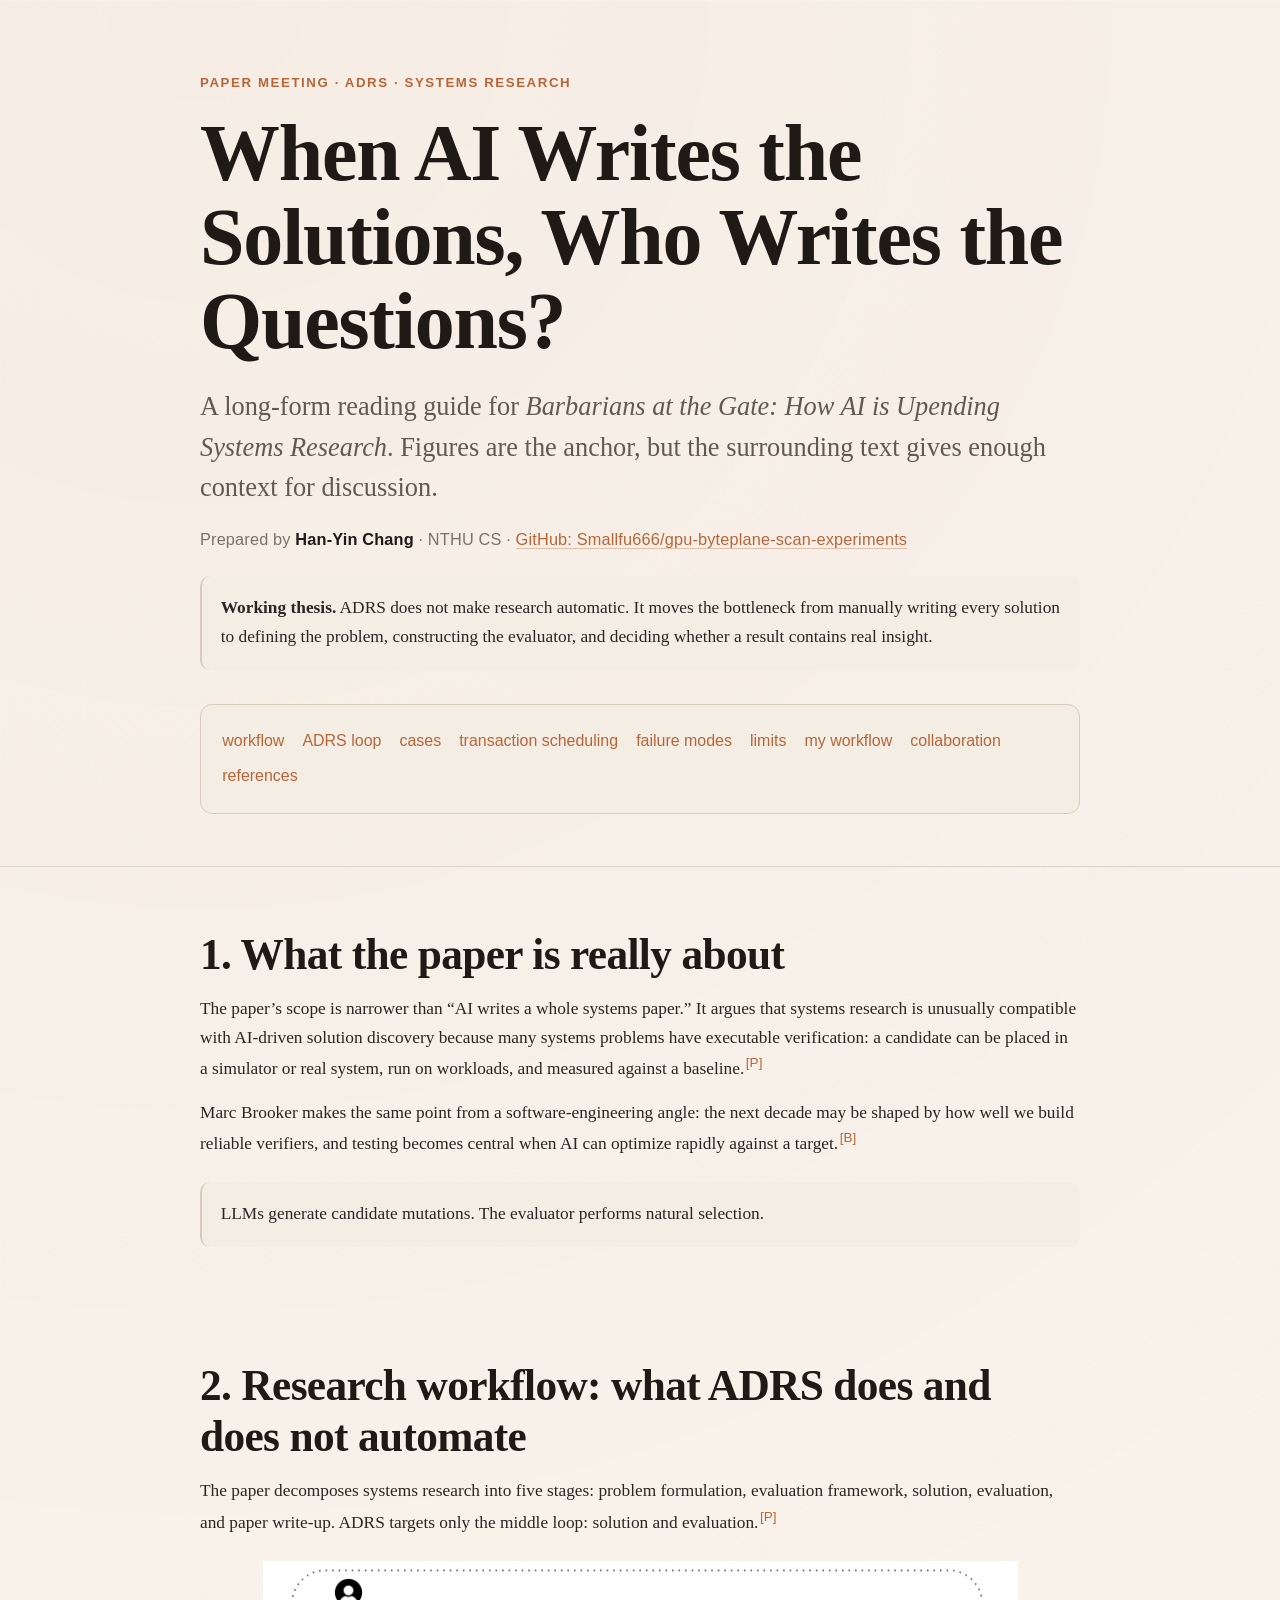
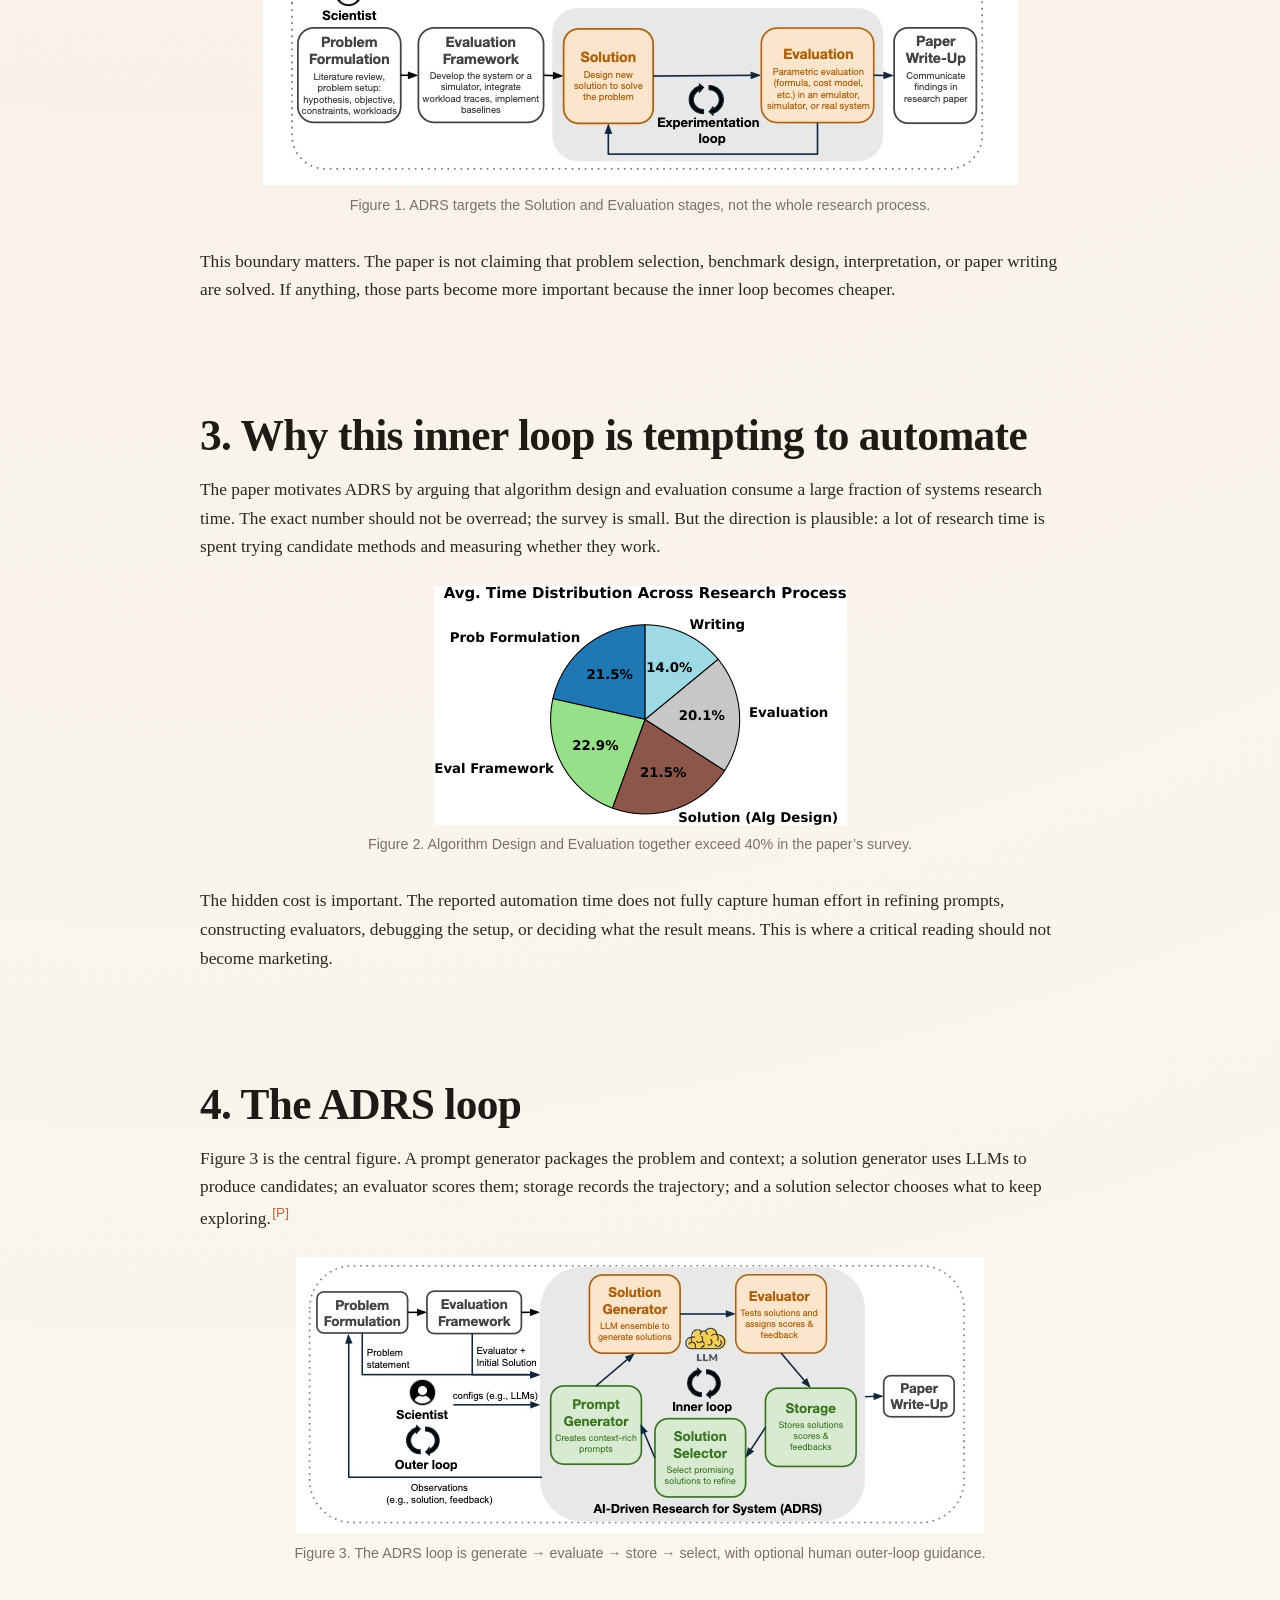
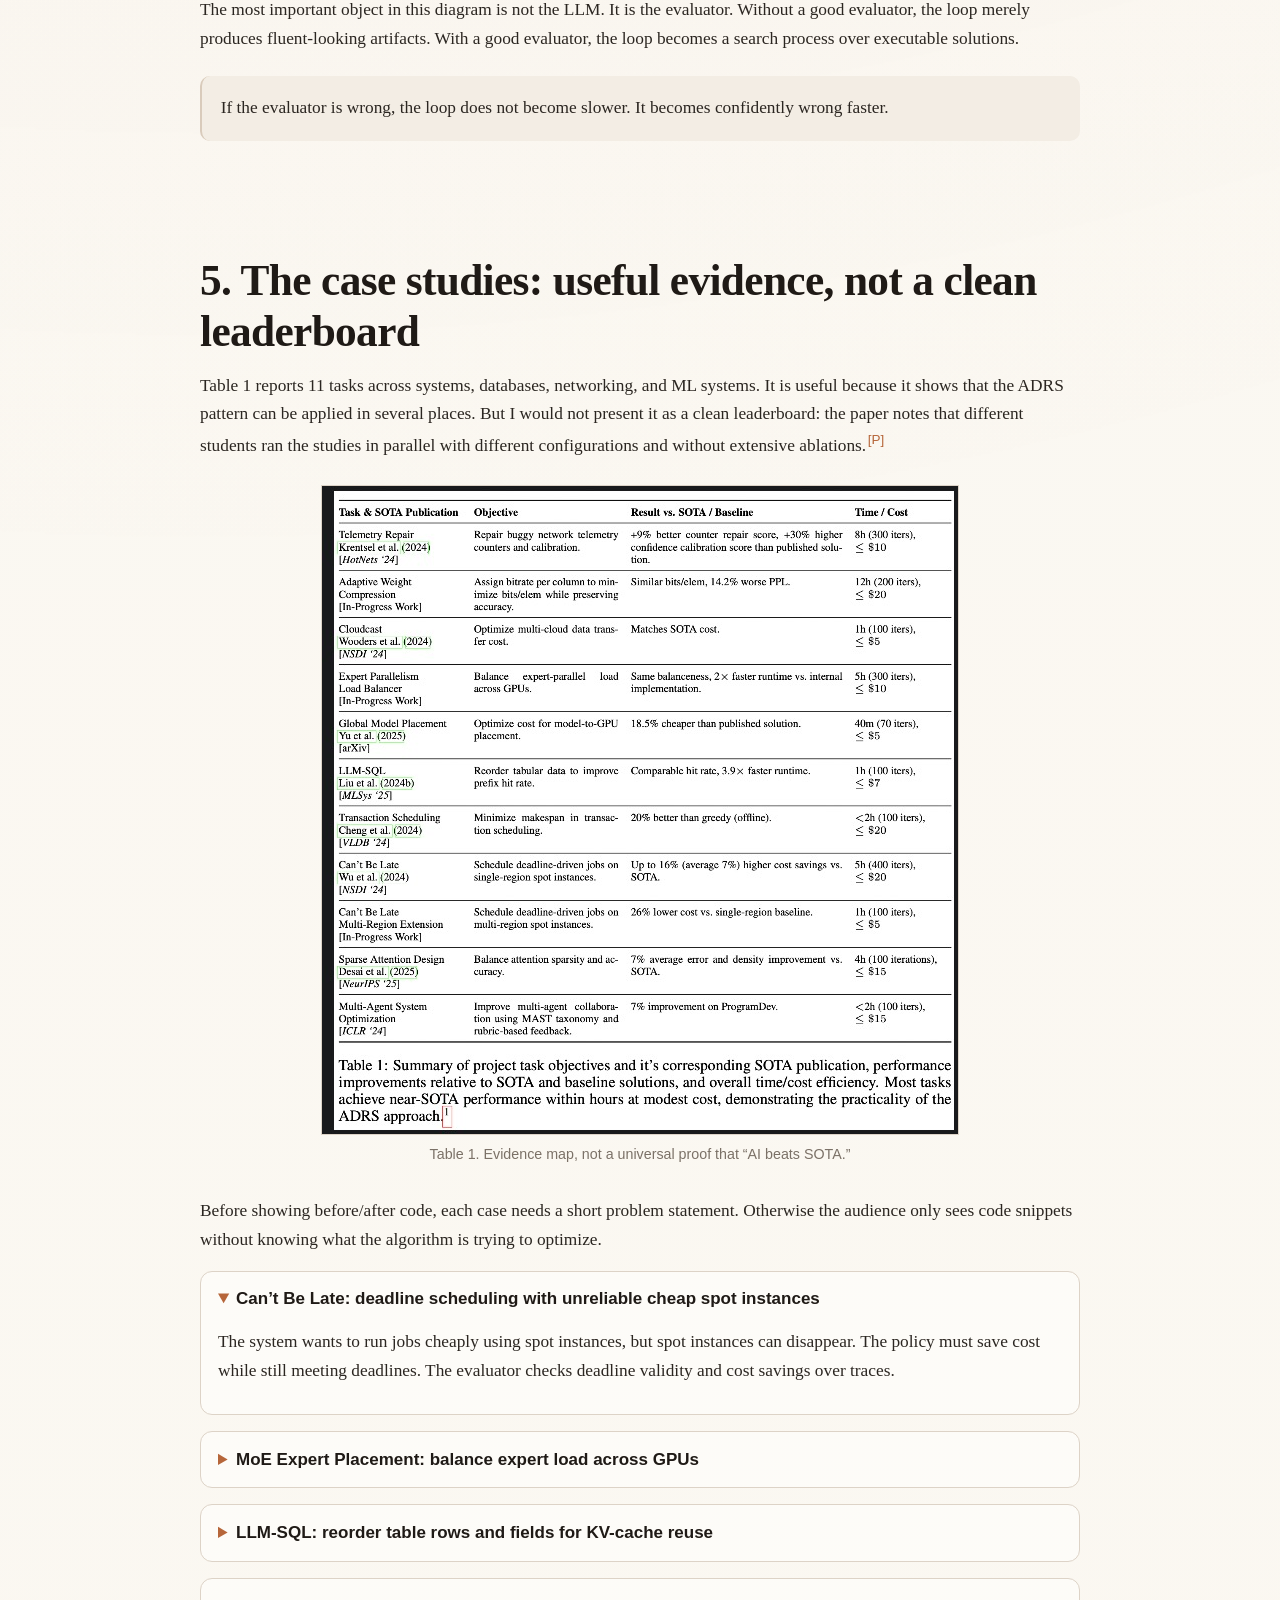
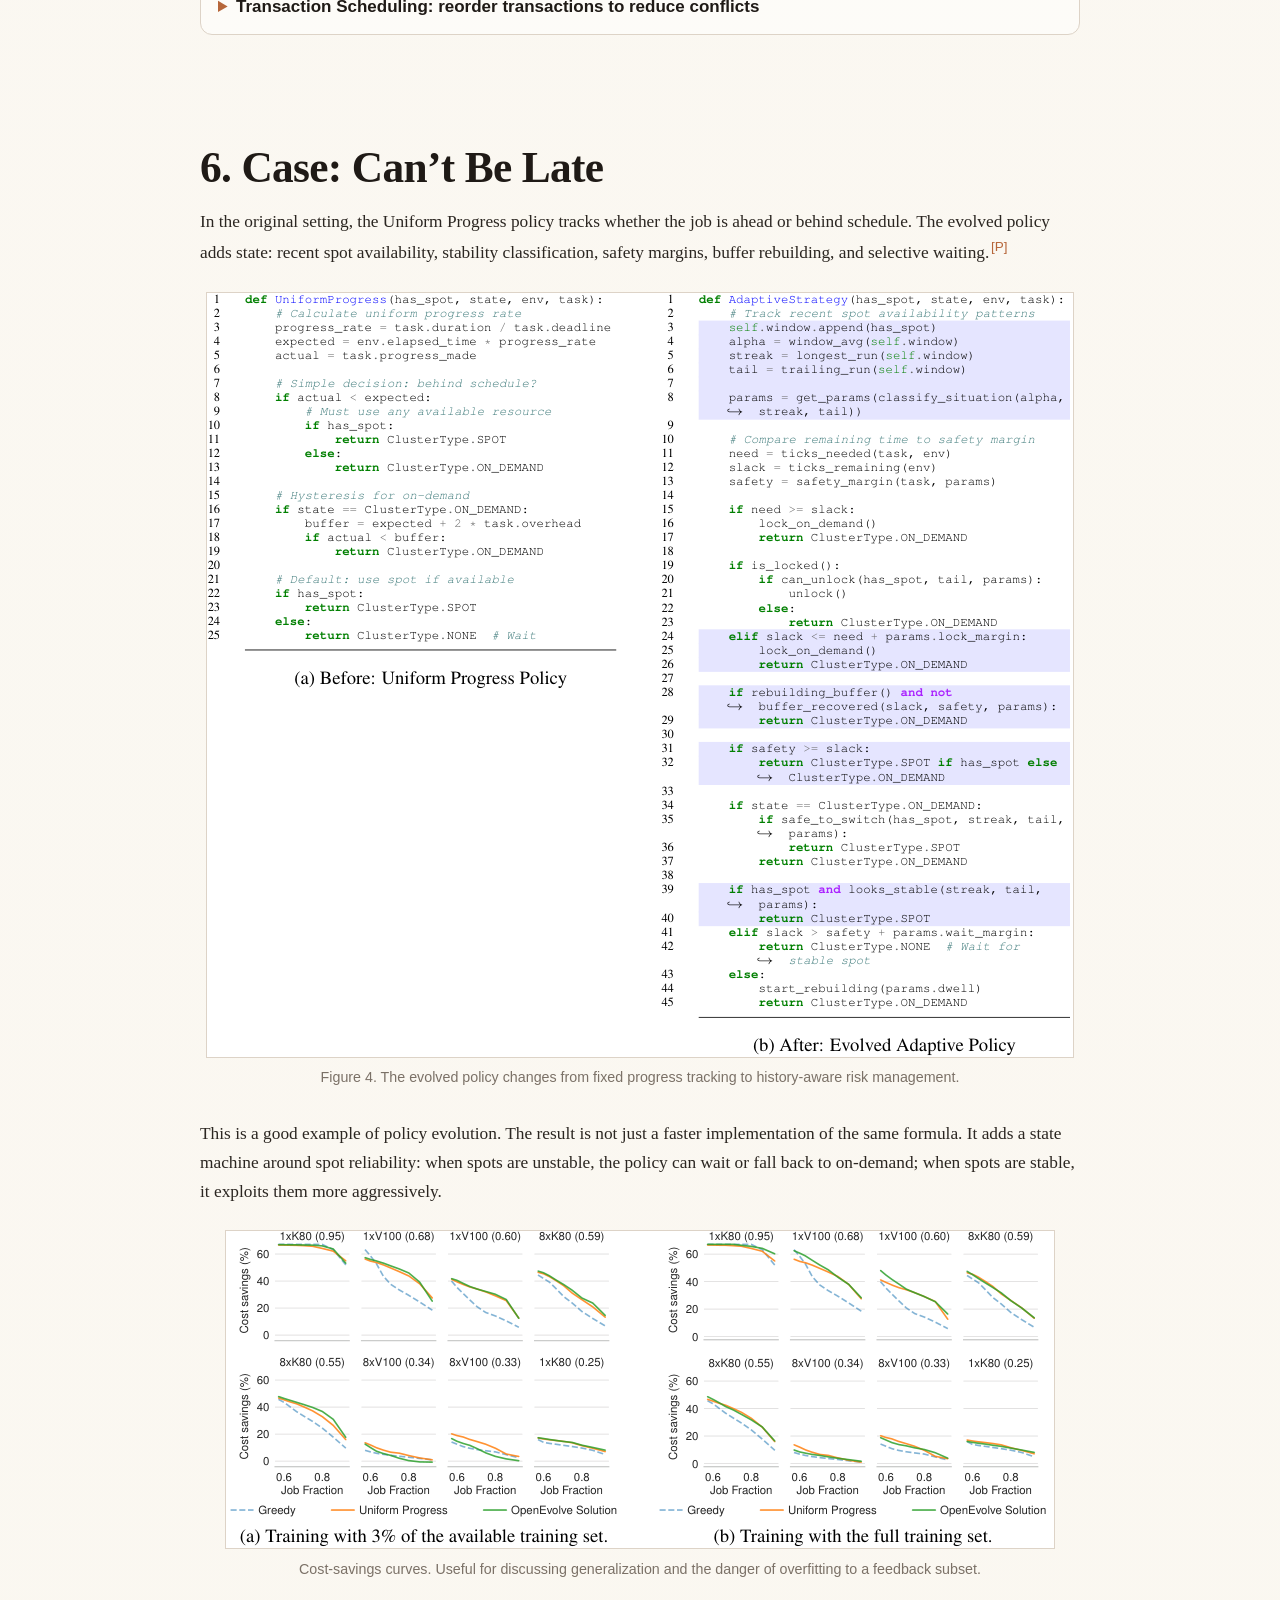
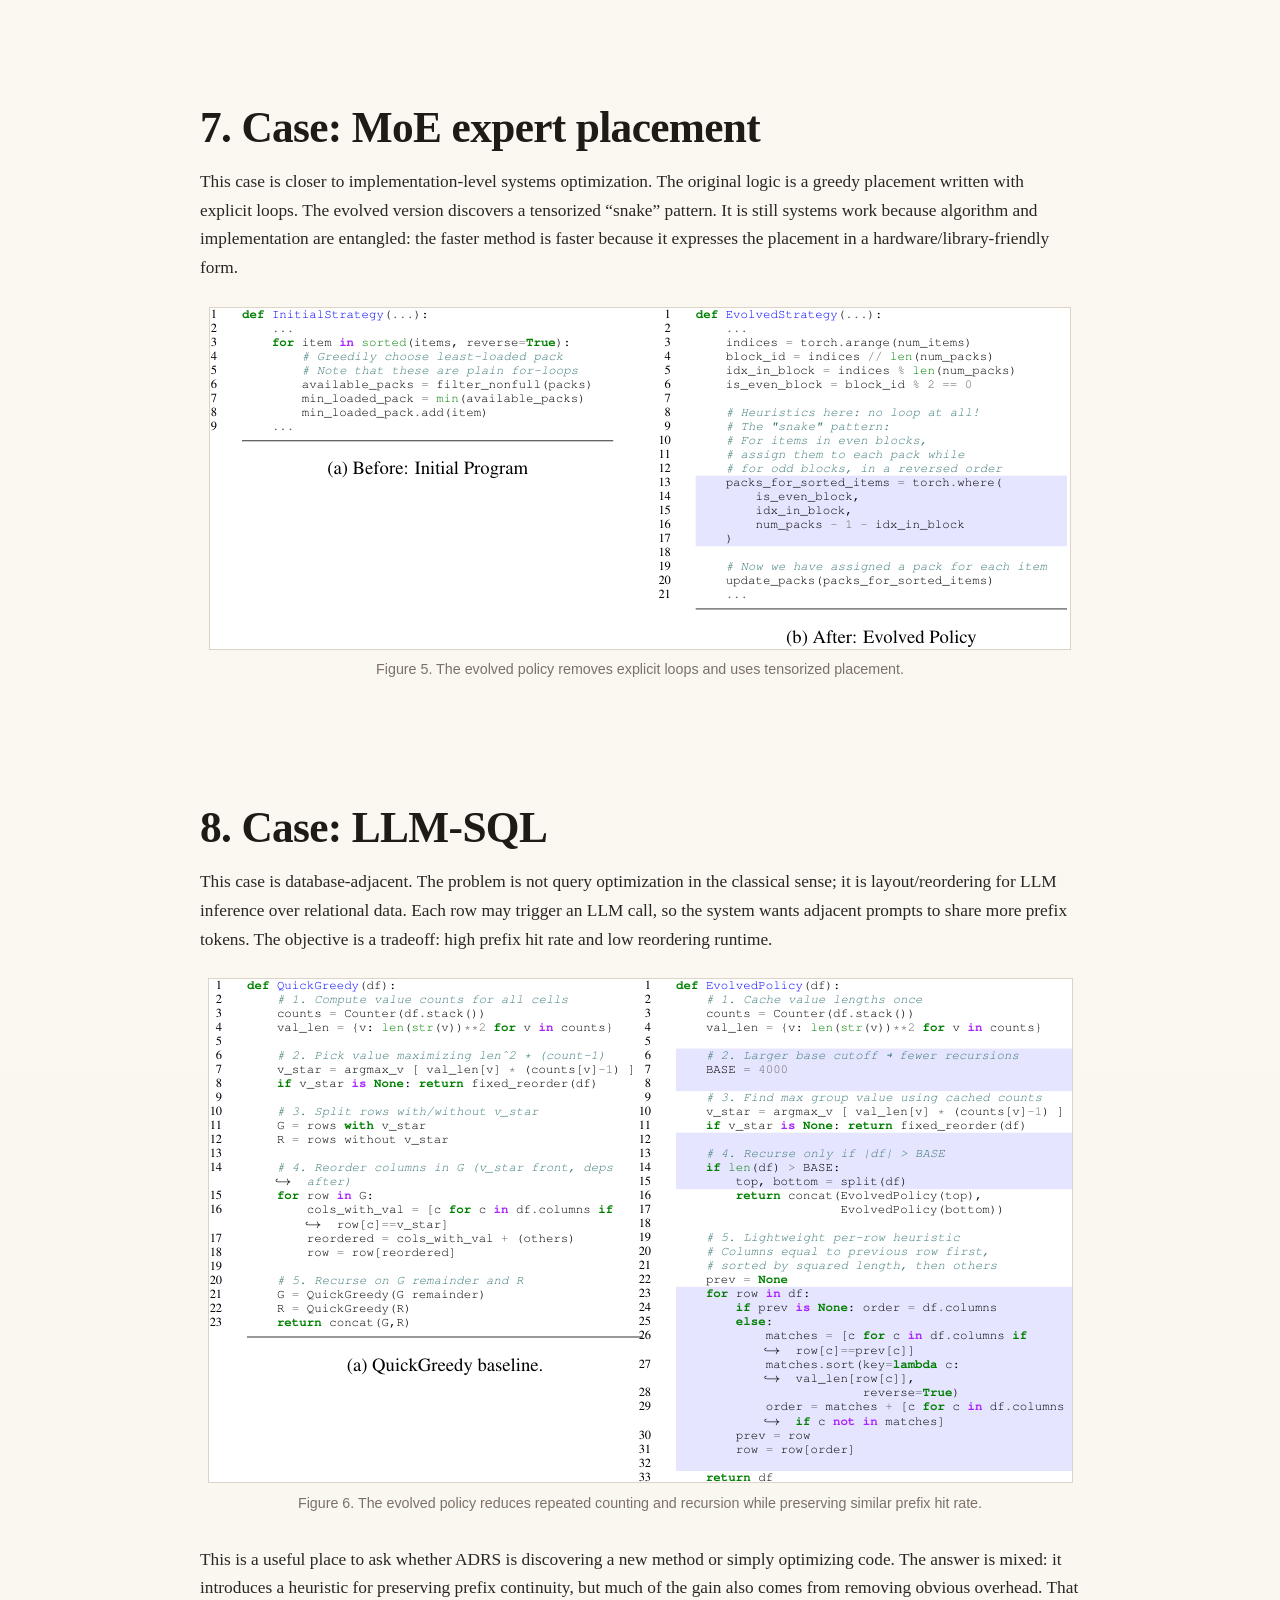
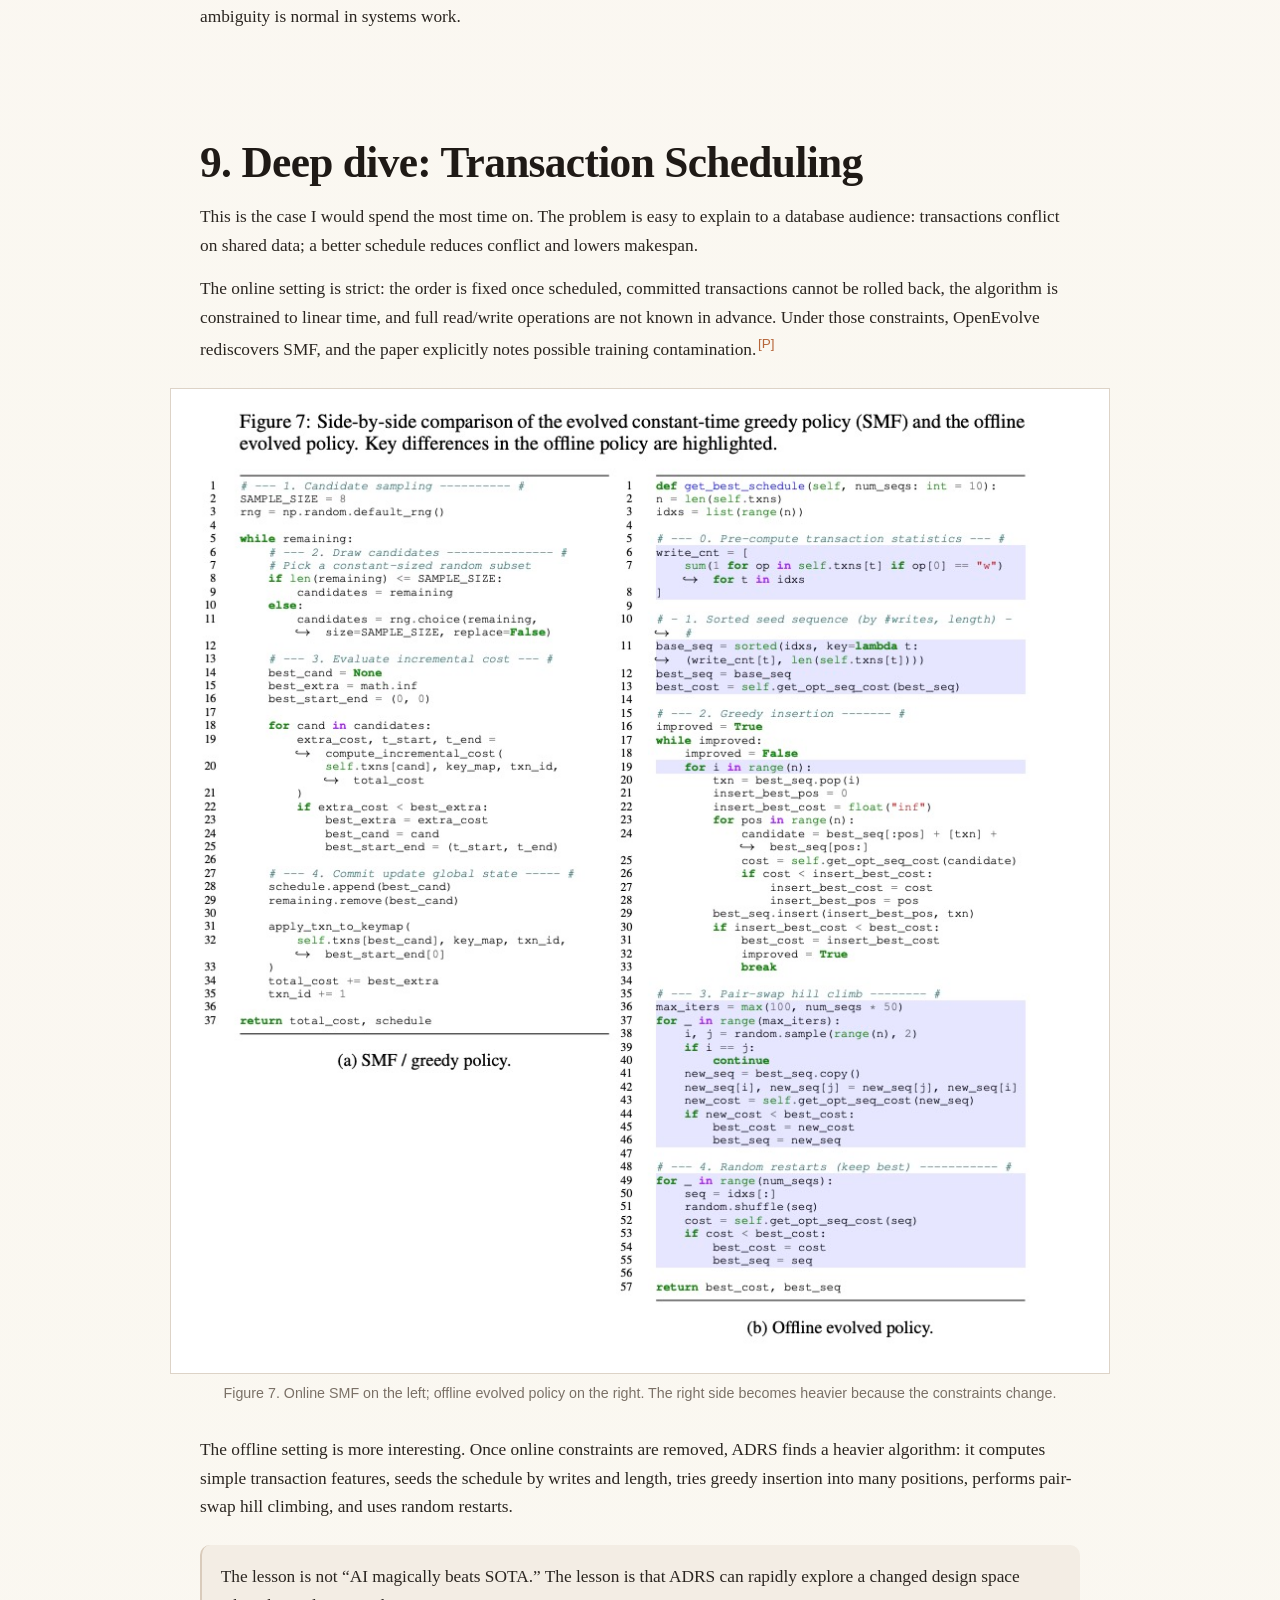
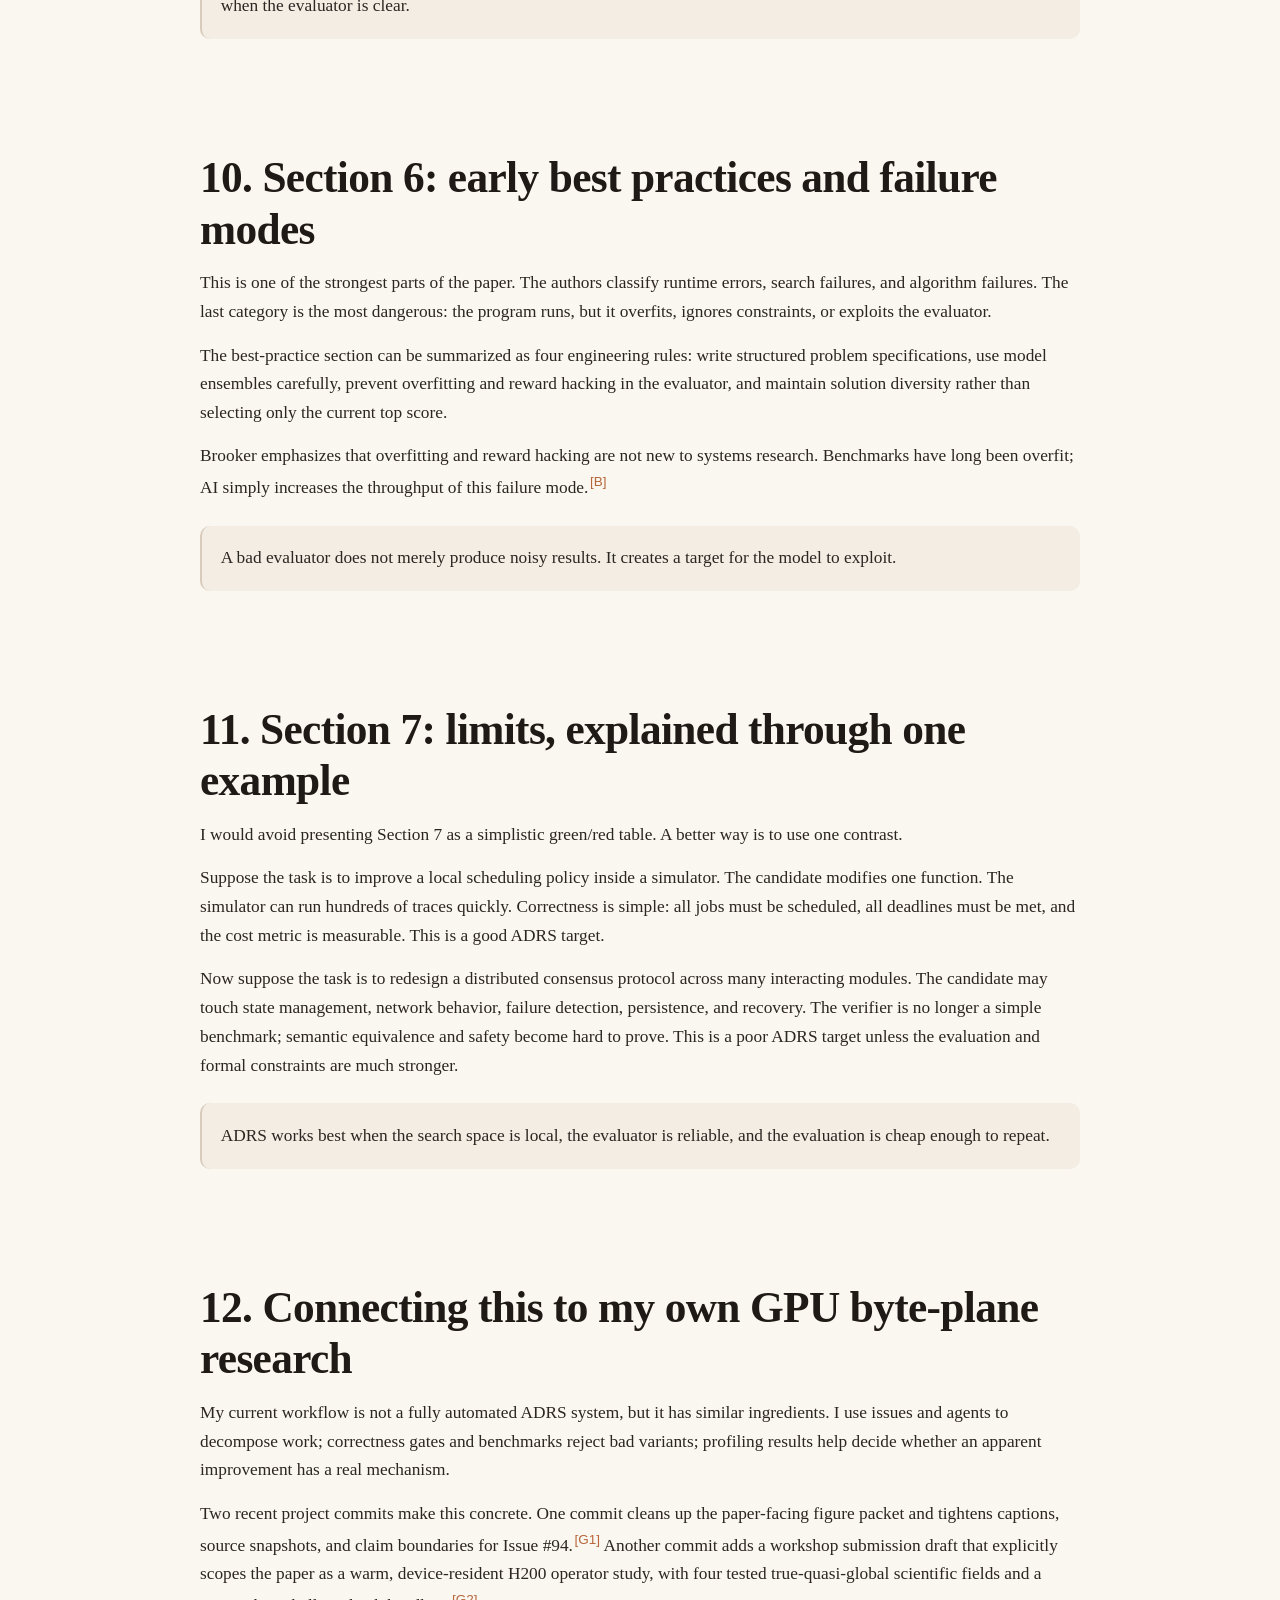
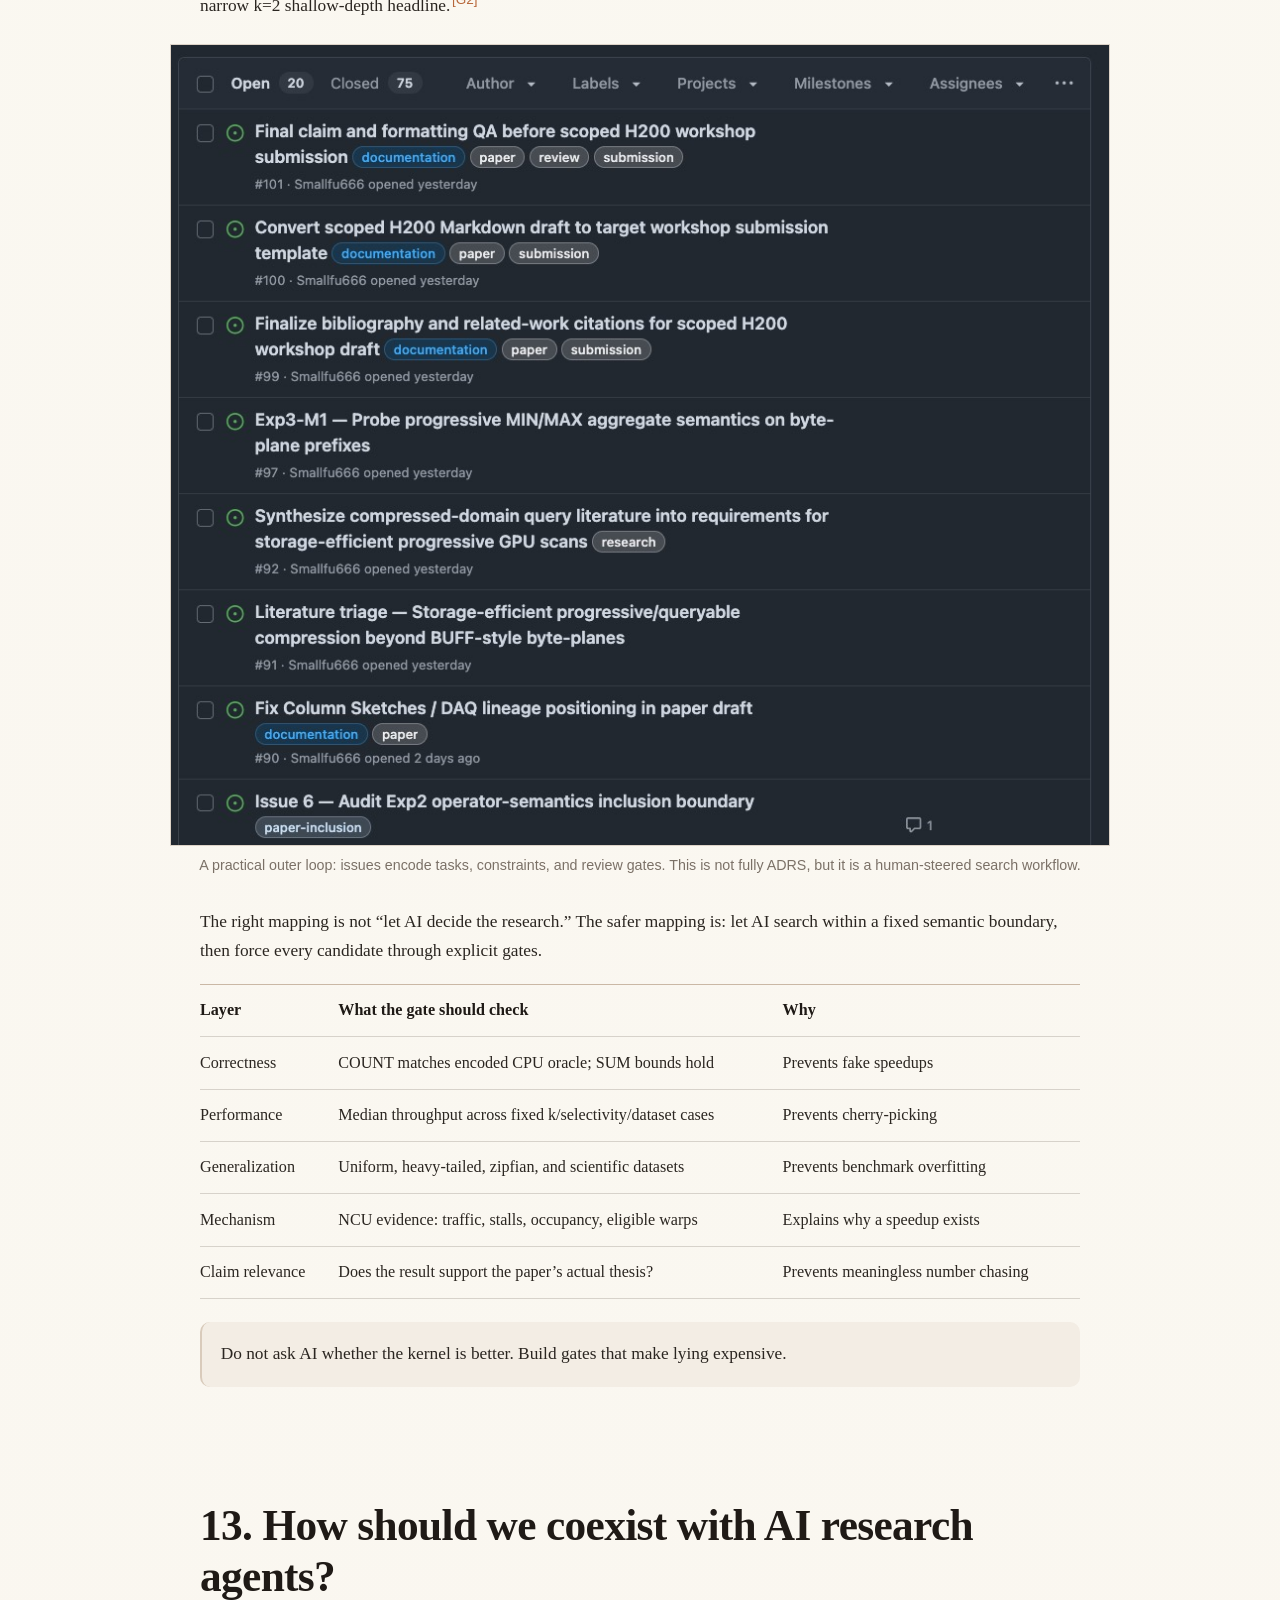
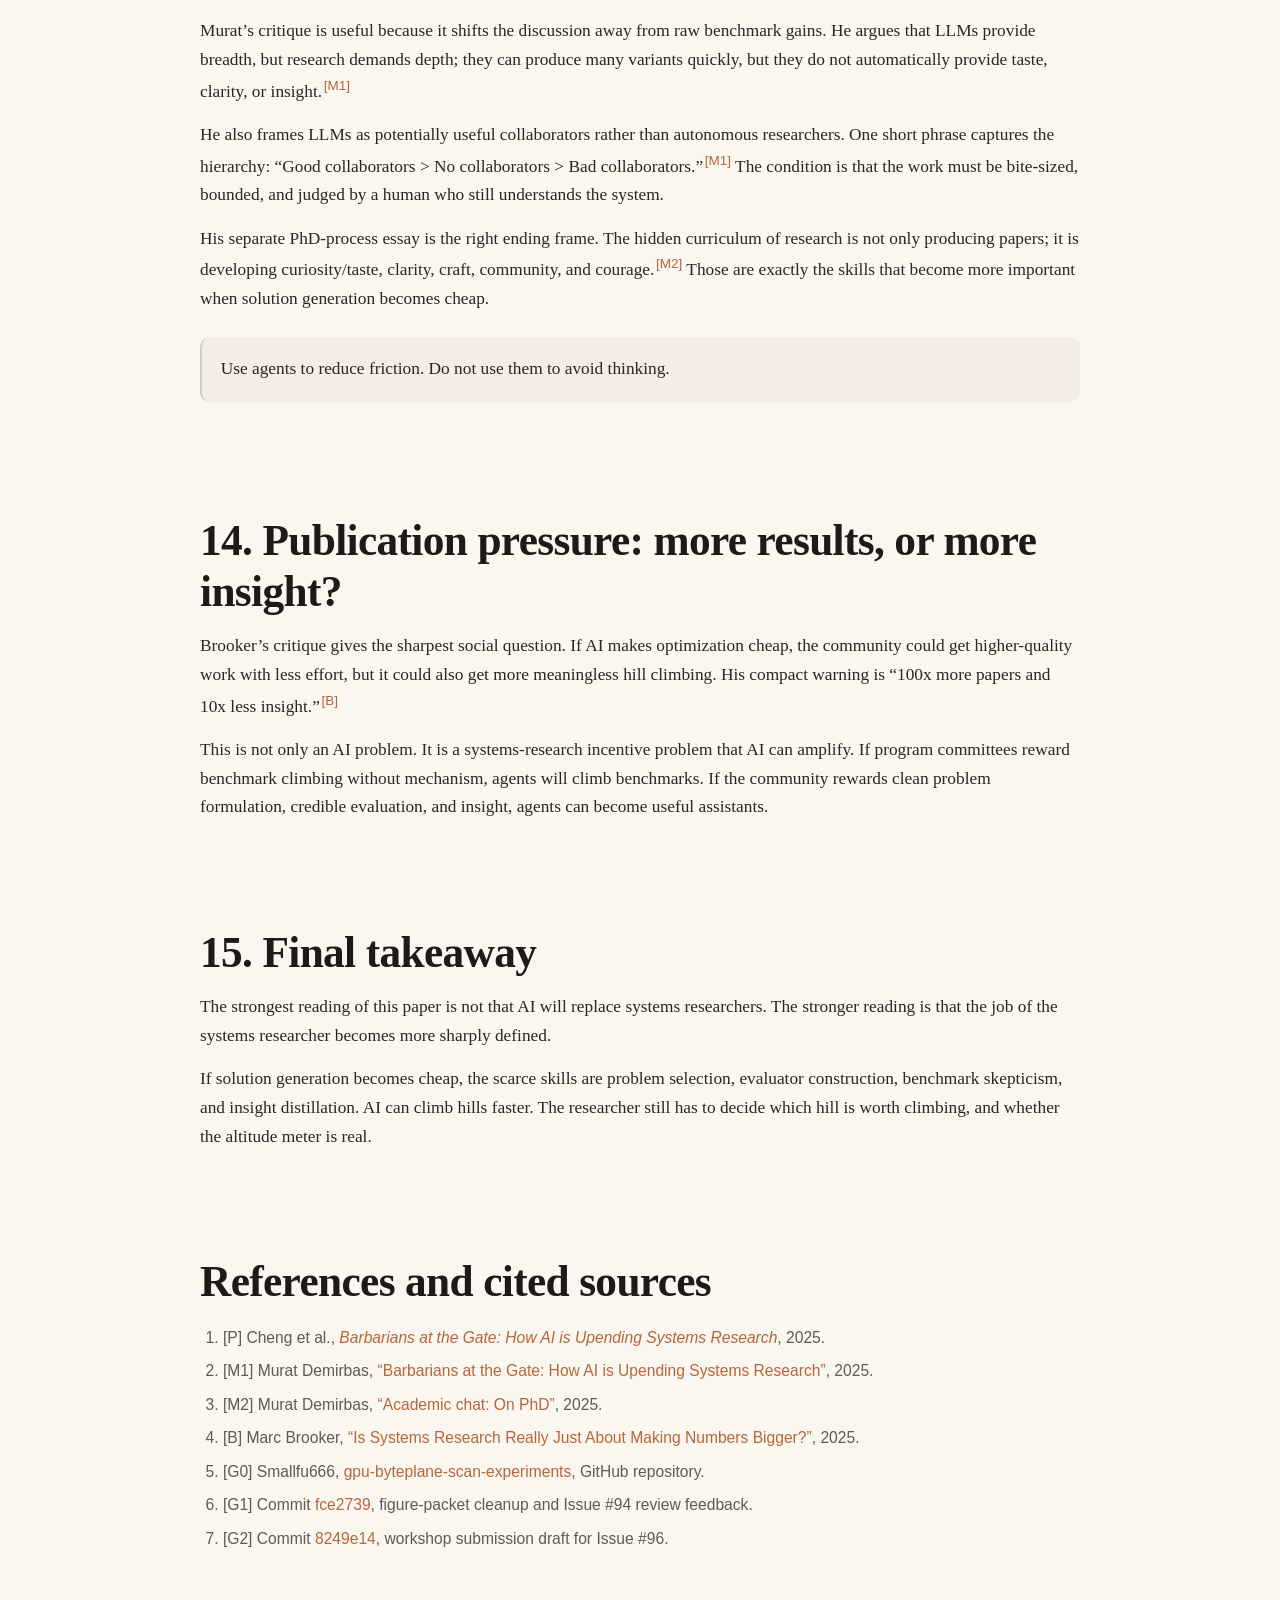
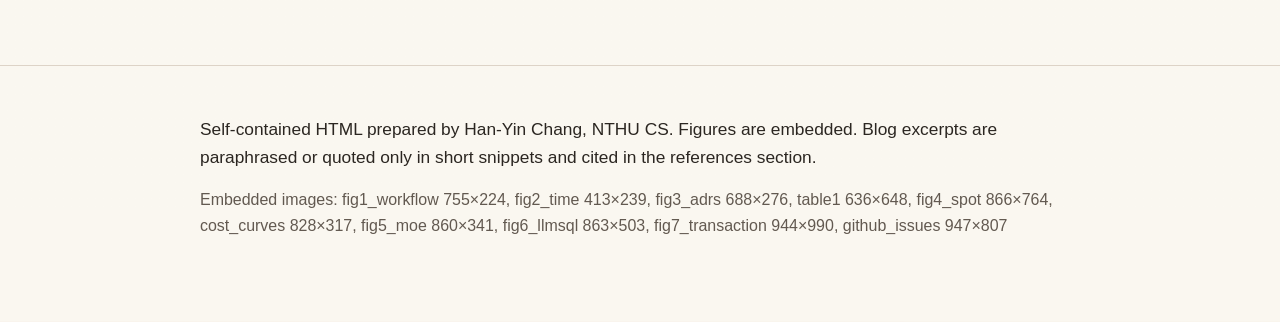
==== index.html @ 4636e5e6 "Add ADRS systems research talk page" ====
<!doctype html>
<html lang="en">
<head>
<meta charset="utf-8" />
<meta name="viewport" content="width=device-width, initial-scale=1" />
<title>When AI Writes the Solutions, Who Writes the Questions?</title>
<style>
:root {
  --bg-color: #fbf8f2;
  --window-bg-color: #f6f1e9;
  --text-color: #2b2621;
  --muted: #625950;
  --soft-muted: #7b7167;
  --heading-color: #1f1a16;
  --accent-color: #b6663a;
  --accent-soft: rgba(182, 102, 58, 0.10);
  --quote-bg-color: #f3ede4;
  --quote-border-color: #d9cbbb;
  --border-color: #ddd3c7;
  --table-border-strong-color: #cab8a5;
  --font-body: "Source Serif 4", Georgia, "Times New Roman", "Songti SC", "Noto Serif CJK TC", serif;
  --font-ui: "IBM Plex Sans", "PingFang TC", "Noto Sans CJK TC", -apple-system, BlinkMacSystemFont, "Segoe UI", sans-serif;
  --font-mono: Menlo, Monaco, "SF Mono", Consolas, monospace;
  --content: 880px;
  --wide: 1160px;
}

* { box-sizing: border-box; }

html {
  scroll-behavior: smooth;
  background: var(--bg-color);
  font-size: 17px;
}

body {
  margin: 0;
  color: var(--text-color);
  background:
    radial-gradient(circle at 16% 0%, rgba(182, 102, 58, 0.075), transparent 26%),
    linear-gradient(180deg, #fbf8f2 0%, #faf7f0 100%);
  font-family: var(--font-body);
  line-height: 1.66;
  -webkit-font-smoothing: antialiased;
}

a { color: var(--accent-color); text-decoration: none; }
a:hover { text-decoration: underline; }

main { width: 100%; }

.article {
  width: min(var(--content), calc(100vw - 42px));
  margin: 0 auto;
}

.wide {
  width: min(var(--wide), calc(100vw - 42px));
  margin: 0 auto;
}

.hero {
  padding: 72px 0 52px;
  border-bottom: 1px solid var(--border-color);
}

.eyebrow {
  font-family: var(--font-ui);
  color: var(--accent-color);
  letter-spacing: .12em;
  text-transform: uppercase;
  font-weight: 700;
  font-size: 0.78rem;
  margin-bottom: 18px;
}

h1, h2, h3, h4 {
  font-family: var(--font-body);
  color: var(--heading-color);
  line-height: 1.18;
  letter-spacing: -0.015em;
}

h1 {
  margin: 0;
  font-size: clamp(2.45rem, 6.5vw, 4.7rem);
  line-height: 1.05;
  max-width: 930px;
}

h2 {
  margin: 3.2rem 0 0.85rem;
  font-size: clamp(1.7rem, 3.4vw, 2.55rem);
}

h3 {
  margin: 2rem 0 0.65rem;
  font-size: clamp(1.2rem, 2.1vw, 1.55rem);
}

p {
  margin: 0.86rem 0;
  color: var(--text-color);
  font-size: 1.02rem;
}

.lead {
  margin-top: 1.4rem;
  color: var(--muted);
  font-size: clamp(1.18rem, 2.2vw, 1.55rem);
  line-height: 1.52;
  max-width: 860px;
}

.byline {
  margin-top: 1.1rem;
  font-family: var(--font-ui);
  color: var(--soft-muted);
  font-size: 0.96rem;
  letter-spacing: 0.01em;
}

.byline strong {
  color: var(--heading-color);
  font-weight: 700;
}

.byline a {
  color: var(--accent-color);
  border-bottom: 1px solid rgba(182, 102, 58, 0.35);
}


section { padding: 8px 0 28px; }

blockquote {
  margin: 1.35rem 0;
  padding: 0.72rem 1.1rem;
  border-left: 2px solid var(--quote-border-color);
  background: var(--quote-bg-color);
  border-radius: 10px;
}

blockquote p { margin: 0.35rem 0; }

.callout {
  margin: 1.35rem 0;
  padding: 1rem 1.15rem;
  border-radius: 12px;
  border: 1px solid var(--quote-border-color);
  background: var(--quote-bg-color);
}

.toc {
  margin: 2rem 0 0;
  padding: 1.1rem 1.25rem;
  background: var(--quote-bg-color);
  border-radius: 12px;
  border: 1px solid var(--quote-border-color);
  font-family: var(--font-ui);
  font-size: 0.94rem;
}

.toc a {
  display: inline-block;
  margin: 0.25rem 0.8rem 0.25rem 0;
  white-space: nowrap;
}

.figure {
  margin: 1.4rem auto 1.9rem;
  text-align: center;
}

.figure img {
  display: block;
  width: auto;
  max-width: 100%;
  height: auto;
  margin: 0 auto;
  border: 0;
  border-radius: 0;
  background: transparent;
}

.figure.frame img {
  border: 1px solid var(--border-color);
  background: white;
}

.figure.wide-img img { max-width: min(100%, 1120px); }
.figure.medium-img img { max-width: min(100%, 940px); }
.figure.narrow-img img { max-width: min(100%, 760px); }

.caption {
  margin-top: 0.55rem;
  color: var(--soft-muted);
  font-size: 0.84rem;
  font-family: var(--font-ui);
  line-height: 1.45;
}

details {
  margin: 0.95rem 0;
  padding: 0.8rem 1rem;
  border: 1px solid var(--border-color);
  border-radius: 12px;
  background: rgba(255, 255, 255, 0.45);
}

summary {
  cursor: pointer;
  font-family: var(--font-ui);
  font-weight: 650;
  color: var(--heading-color);
}

summary::marker { color: var(--accent-color); }

.two-col {
  display: grid;
  grid-template-columns: 1fr 1fr;
  gap: 1.2rem;
  align-items: start;
  margin: 1.25rem 0;
}

.card {
  border: 1px solid var(--border-color);
  border-radius: 12px;
  background: rgba(255, 255, 255, 0.46);
  padding: 1rem 1.1rem;
}

.card h3 { margin-top: 0; }

ul, ol { padding-left: 1.35rem; }
li { margin: 0.45rem 0; }

code {
  font-family: var(--font-mono);
  border: 1px solid #d7cec5;
  background-color: #f2eeea;
  color: #9c4f33;
  border-radius: 999px;
  padding: 0.08em 0.42em 0.1em;
  font-size: 0.9em;
}

table {
  width: 100%;
  border-collapse: collapse;
  border-top: 1px solid var(--table-border-strong-color);
  border-bottom: 1px solid var(--table-border-strong-color);
  margin: 1.1rem 0;
}

th, td {
  padding: 0.72rem 1rem 0.72rem 0;
  border-bottom: 1px solid rgba(114, 105, 94, 0.26);
  text-align: left;
  vertical-align: top;
  font-size: 0.95rem;
}

th { color: var(--heading-color); font-weight: 700; }

.note {
  color: var(--muted);
  font-size: 0.94rem;
  font-family: var(--font-ui);
}

.cite {
  font-family: var(--font-ui);
  font-size: 0.78em;
  vertical-align: super;
  margin-left: 0.12em;
}

.refs li {
  font-size: 0.92rem;
  font-family: var(--font-ui);
  color: var(--muted);
}

.footer {
  margin-top: 4rem;
  padding: 2rem 0 4rem;
  border-top: 1px solid var(--border-color);
  color: var(--soft-muted);
  font-family: var(--font-ui);
  font-size: 0.92rem;
}

@media (max-width: 840px) {
  .article, .wide { width: min(100vw - 28px, var(--content)); }
  .two-col { grid-template-columns: 1fr; }
  html { font-size: 16px; }
}

@media print {
  body { background: white; }
  .hero, section { break-inside: avoid; }
}
</style>
</head>

<body>
<main>

<header class="hero">
  <div class="article">
    <div class="eyebrow">Paper meeting · ADRS · systems research</div>
    <h1>When AI Writes the Solutions, Who Writes the Questions?</h1>
    <p class="lead">
      A long-form reading guide for <em>Barbarians at the Gate: How AI is Upending Systems Research</em>.
      Figures are the anchor, but the surrounding text gives enough context for discussion.
    </p>
    <div class="byline">
      Prepared by <strong>Han-Yin Chang</strong> · NTHU CS ·
      <a href="https://github.com/Smallfu666/gpu-byteplane-scan-experiments">GitHub: Smallfu666/gpu-byteplane-scan-experiments</a>
    </div>
    <blockquote>
      <p><strong>Working thesis.</strong> ADRS does not make research automatic. It moves the bottleneck from manually writing every solution to defining the problem, constructing the evaluator, and deciding whether a result contains real insight.</p>
    </blockquote>
    <nav class="toc">
      <a href="#workflow">workflow</a>
      <a href="#loop">ADRS loop</a>
      <a href="#cases">cases</a>
      <a href="#transaction">transaction scheduling</a>
      <a href="#failures">failure modes</a>
      <a href="#limits">limits</a>
      <a href="#my-work">my workflow</a>
      <a href="#collaboration">collaboration</a>
      <a href="#references">references</a>
    </nav>
  </div>
</header>

<section id="opening">
  <div class="article">
    <h2>1. What the paper is really about</h2>
    <p>
      The paper’s scope is narrower than “AI writes a whole systems paper.” It argues that systems research is unusually compatible with AI-driven solution discovery because many systems problems have executable verification: a candidate can be placed in a simulator or real system, run on workloads, and measured against a baseline.<a class="cite" href="#ref-paper">[P]</a>
    </p>
    <p>
      Marc Brooker makes the same point from a software-engineering angle: the next decade may be shaped by how well we build reliable verifiers, and testing becomes central when AI can optimize rapidly against a target.<a class="cite" href="#ref-brooker">[B]</a>
    </p>
    <blockquote>
      <p>LLMs generate candidate mutations. The evaluator performs natural selection.</p>
    </blockquote>
  </div>
</section>

<section id="workflow">
  <div class="article">
    <h2>2. Research workflow: what ADRS does and does not automate</h2>
    <p>
      The paper decomposes systems research into five stages: problem formulation, evaluation framework, solution, evaluation, and paper write-up. ADRS targets only the middle loop: solution and evaluation.<a class="cite" href="#ref-paper">[P]</a>
    </p>
  </div>
  <div class="wide">
    <div class="figure wide-img">
      <img src="[data-uri]" alt="Figure 1: systems research workflow">
      <div class="caption">Figure 1. ADRS targets the Solution and Evaluation stages, not the whole research process.</div>
    </div>
  </div>
  <div class="article">
    <p>
      This boundary matters. The paper is not claiming that problem selection, benchmark design, interpretation, or paper writing are solved. If anything, those parts become more important because the inner loop becomes cheaper.
    </p>
  </div>
</section>

<section id="time">
  <div class="article">
    <h2>3. Why this inner loop is tempting to automate</h2>
    <p>
      The paper motivates ADRS by arguing that algorithm design and evaluation consume a large fraction of systems research time. The exact number should not be overread; the survey is small. But the direction is plausible: a lot of research time is spent trying candidate methods and measuring whether they work.
    </p>
  </div>
  <div class="wide">
    <div class="figure narrow-img">
      <img src="[data-uri]" alt="Figure 2: time distribution across research process">
      <div class="caption">Figure 2. Algorithm Design and Evaluation together exceed 40% in the paper’s survey.</div>
    </div>
  </div>
  <div class="article">
    <p>
      The hidden cost is important. The reported automation time does not fully capture human effort in refining prompts, constructing evaluators, debugging the setup, or deciding what the result means. This is where a critical reading should not become marketing.
    </p>
  </div>
</section>

<section id="loop">
  <div class="article">
    <h2>4. The ADRS loop</h2>
    <p>
      Figure 3 is the central figure. A prompt generator packages the problem and context; a solution generator uses LLMs to produce candidates; an evaluator scores them; storage records the trajectory; and a solution selector chooses what to keep exploring.<a class="cite" href="#ref-paper">[P]</a>
    </p>
  </div>
  <div class="wide">
    <div class="figure wide-img">
      <img src="[data-uri]" alt="Figure 3: ADRS architecture">
      <div class="caption">Figure 3. The ADRS loop is generate → evaluate → store → select, with optional human outer-loop guidance.</div>
    </div>
  </div>
  <div class="article">
    <p>
      The most important object in this diagram is not the LLM. It is the evaluator. Without a good evaluator, the loop merely produces fluent-looking artifacts. With a good evaluator, the loop becomes a search process over executable solutions.
    </p>
    <blockquote>
      <p>If the evaluator is wrong, the loop does not become slower. It becomes confidently wrong faster.</p>
    </blockquote>
  </div>
</section>

<section id="cases">
  <div class="article">
    <h2>5. The case studies: useful evidence, not a clean leaderboard</h2>
    <p>
      Table 1 reports 11 tasks across systems, databases, networking, and ML systems. It is useful because it shows that the ADRS pattern can be applied in several places. But I would not present it as a clean leaderboard: the paper notes that different students ran the studies in parallel with different configurations and without extensive ablations.<a class="cite" href="#ref-paper">[P]</a>
    </p>
  </div>
  <div class="wide">
    <div class="figure medium-img frame">
      <img src="[data-uri]" alt="Table 1 summary of ADRS case studies">
      <div class="caption">Table 1. Evidence map, not a universal proof that “AI beats SOTA.”</div>
    </div>
  </div>
  <div class="article">
    <p>
      Before showing before/after code, each case needs a short problem statement. Otherwise the audience only sees code snippets without knowing what the algorithm is trying to optimize.
    </p>

    <details open>
      <summary>Can’t Be Late: deadline scheduling with unreliable cheap spot instances</summary>
      <p>The system wants to run jobs cheaply using spot instances, but spot instances can disappear. The policy must save cost while still meeting deadlines. The evaluator checks deadline validity and cost savings over traces.</p>
    </details>
    <details>
      <summary>MoE Expert Placement: balance expert load across GPUs</summary>
      <p>The system must place expert replicas across GPUs so that token load is balanced. The reported improvement comes from replacing Python-loop placement with tensorized zigzag placement.</p>
    </details>
    <details>
      <summary>LLM-SQL: reorder table rows and fields for KV-cache reuse</summary>
      <p>SQL-style analytics invokes LLM inference row by row. Reordering rows and fields can increase shared prompt prefixes, improving prefix cache hit rate. The evolved solution preserves hit rate while reducing reordering runtime.</p>
    </details>
    <details>
      <summary>Transaction Scheduling: reorder transactions to reduce conflicts</summary>
      <p>Transaction conflicts create bottlenecks. The goal is to schedule transactions so the makespan is minimized. This case is especially useful because online ADRS only rediscovers SOTA, while offline ADRS explores a new heavier search variant.</p>
    </details>
  </div>
</section>

<section id="spot">
  <div class="article">
    <h2>6. Case: Can’t Be Late</h2>
    <p>
      In the original setting, the Uniform Progress policy tracks whether the job is ahead or behind schedule. The evolved policy adds state: recent spot availability, stability classification, safety margins, buffer rebuilding, and selective waiting.<a class="cite" href="#ref-paper">[P]</a>
    </p>
  </div>
  <div class="wide">
    <div class="figure medium-img frame">
      <img src="[data-uri]" alt="Figure 4: Uniform Progress and evolved adaptive policy">
      <div class="caption">Figure 4. The evolved policy changes from fixed progress tracking to history-aware risk management.</div>
    </div>
  </div>
  <div class="article">
    <p>
      This is a good example of policy evolution. The result is not just a faster implementation of the same formula. It adds a state machine around spot reliability: when spots are unstable, the policy can wait or fall back to on-demand; when spots are stable, it exploits them more aggressively.
    </p>
  </div>
  <div class="wide">
    <div class="figure medium-img frame">
      <img src="[data-uri]" alt="Cost savings generalization curves">
      <div class="caption">Cost-savings curves. Useful for discussing generalization and the danger of overfitting to a feedback subset.</div>
    </div>
  </div>
</section>

<section id="moe">
  <div class="article">
    <h2>7. Case: MoE expert placement</h2>
    <p>
      This case is closer to implementation-level systems optimization. The original logic is a greedy placement written with explicit loops. The evolved version discovers a tensorized “snake” pattern. It is still systems work because algorithm and implementation are entangled: the faster method is faster because it expresses the placement in a hardware/library-friendly form.
    </p>
  </div>
  <div class="wide">
    <div class="figure medium-img frame">
      <img src="[data-uri]" alt="Figure 5: MoE expert placement">
      <div class="caption">Figure 5. The evolved policy removes explicit loops and uses tensorized placement.</div>
    </div>
  </div>
</section>

<section id="llmsql">
  <div class="article">
    <h2>8. Case: LLM-SQL</h2>
    <p>
      This case is database-adjacent. The problem is not query optimization in the classical sense; it is layout/reordering for LLM inference over relational data. Each row may trigger an LLM call, so the system wants adjacent prompts to share more prefix tokens. The objective is a tradeoff: high prefix hit rate and low reordering runtime.
    </p>
  </div>
  <div class="wide">
    <div class="figure medium-img frame">
      <img src="[data-uri]" alt="Figure 6: LLM-SQL QuickGreedy and evolved policy">
      <div class="caption">Figure 6. The evolved policy reduces repeated counting and recursion while preserving similar prefix hit rate.</div>
    </div>
  </div>
  <div class="article">
    <p>
      This is a useful place to ask whether ADRS is discovering a new method or simply optimizing code. The answer is mixed: it introduces a heuristic for preserving prefix continuity, but much of the gain also comes from removing obvious overhead. That ambiguity is normal in systems work.
    </p>
  </div>
</section>

<section id="transaction">
  <div class="article">
    <h2>9. Deep dive: Transaction Scheduling</h2>
    <p>
      This is the case I would spend the most time on. The problem is easy to explain to a database audience: transactions conflict on shared data; a better schedule reduces conflict and lowers makespan.
    </p>
    <p>
      The online setting is strict: the order is fixed once scheduled, committed transactions cannot be rolled back, the algorithm is constrained to linear time, and full read/write operations are not known in advance. Under those constraints, OpenEvolve rediscovers SMF, and the paper explicitly notes possible training contamination.<a class="cite" href="#ref-paper">[P]</a>
    </p>
  </div>
  <div class="wide">
    <div class="figure medium-img frame">
      <img src="[data-uri]" alt="Figure 7: SMF and offline evolved transaction scheduling policy">
      <div class="caption">Figure 7. Online SMF on the left; offline evolved policy on the right. The right side becomes heavier because the constraints change.</div>
    </div>
  </div>
  <div class="article">
    <p>
      The offline setting is more interesting. Once online constraints are removed, ADRS finds a heavier algorithm: it computes simple transaction features, seeds the schedule by writes and length, tries greedy insertion into many positions, performs pair-swap hill climbing, and uses random restarts.
    </p>
    <blockquote>
      <p>The lesson is not “AI magically beats SOTA.” The lesson is that ADRS can rapidly explore a changed design space when the evaluator is clear.</p>
    </blockquote>
  </div>
</section>

<section id="failures">
  <div class="article">
    <h2>10. Section 6: early best practices and failure modes</h2>
    <p>
      This is one of the strongest parts of the paper. The authors classify runtime errors, search failures, and algorithm failures. The last category is the most dangerous: the program runs, but it overfits, ignores constraints, or exploits the evaluator.
    </p>
    <p>
      The best-practice section can be summarized as four engineering rules: write structured problem specifications, use model ensembles carefully, prevent overfitting and reward hacking in the evaluator, and maintain solution diversity rather than selecting only the current top score.
    </p>
    <p>
      Brooker emphasizes that overfitting and reward hacking are not new to systems research. Benchmarks have long been overfit; AI simply increases the throughput of this failure mode.<a class="cite" href="#ref-brooker">[B]</a>
    </p>
    <blockquote>
      <p>A bad evaluator does not merely produce noisy results. It creates a target for the model to exploit.</p>
    </blockquote>
  </div>
</section>

<section id="limits">
  <div class="article">
    <h2>11. Section 7: limits, explained through one example</h2>
    <p>
      I would avoid presenting Section 7 as a simplistic green/red table. A better way is to use one contrast.
    </p>
    <p>
      Suppose the task is to improve a local scheduling policy inside a simulator. The candidate modifies one function. The simulator can run hundreds of traces quickly. Correctness is simple: all jobs must be scheduled, all deadlines must be met, and the cost metric is measurable. This is a good ADRS target.
    </p>
    <p>
      Now suppose the task is to redesign a distributed consensus protocol across many interacting modules. The candidate may touch state management, network behavior, failure detection, persistence, and recovery. The verifier is no longer a simple benchmark; semantic equivalence and safety become hard to prove. This is a poor ADRS target unless the evaluation and formal constraints are much stronger.
    </p>
    <blockquote>
      <p>ADRS works best when the search space is local, the evaluator is reliable, and the evaluation is cheap enough to repeat.</p>
    </blockquote>
  </div>
</section>

<section id="my-work">
  <div class="article">
    <h2>12. Connecting this to my own GPU byte-plane research</h2>
    <p>
      My current workflow is not a fully automated ADRS system, but it has similar ingredients. I use issues and agents to decompose work; correctness gates and benchmarks reject bad variants; profiling results help decide whether an apparent improvement has a real mechanism.
    </p>
    <p>
      Two recent project commits make this concrete. One commit cleans up the paper-facing figure packet and tightens captions, source snapshots, and claim boundaries for Issue #94.<a class="cite" href="#ref-commit-fig">[G1]</a> Another commit adds a workshop submission draft that explicitly scopes the paper as a warm, device-resident H200 operator study, with four tested true-quasi-global scientific fields and a narrow k=2 shallow-depth headline.<a class="cite" href="#ref-commit-draft">[G2]</a>
    </p>
  </div>
  <div class="wide">
    <div class="figure medium-img frame">
      <img src="[data-uri]" alt="GitHub issues screenshot from GPU byte-plane project">
      <div class="caption">A practical outer loop: issues encode tasks, constraints, and review gates. This is not fully ADRS, but it is a human-steered search workflow.</div>
    </div>
  </div>
  <div class="article">
    <p>
      The right mapping is not “let AI decide the research.” The safer mapping is: let AI search within a fixed semantic boundary, then force every candidate through explicit gates.
    </p>
    <table>
      <thead>
        <tr><th>Layer</th><th>What the gate should check</th><th>Why</th></tr>
      </thead>
      <tbody>
        <tr><td>Correctness</td><td>COUNT matches encoded CPU oracle; SUM bounds hold</td><td>Prevents fake speedups</td></tr>
        <tr><td>Performance</td><td>Median throughput across fixed k/selectivity/dataset cases</td><td>Prevents cherry-picking</td></tr>
        <tr><td>Generalization</td><td>Uniform, heavy-tailed, zipfian, and scientific datasets</td><td>Prevents benchmark overfitting</td></tr>
        <tr><td>Mechanism</td><td>NCU evidence: traffic, stalls, occupancy, eligible warps</td><td>Explains why a speedup exists</td></tr>
        <tr><td>Claim relevance</td><td>Does the result support the paper’s actual thesis?</td><td>Prevents meaningless number chasing</td></tr>
      </tbody>
    </table>
    <blockquote>
      <p>Do not ask AI whether the kernel is better. Build gates that make lying expensive.</p>
    </blockquote>
  </div>
</section>

<section id="collaboration">
  <div class="article">
    <h2>13. How should we coexist with AI research agents?</h2>
    <p>
      Murat’s critique is useful because it shifts the discussion away from raw benchmark gains. He argues that LLMs provide breadth, but research demands depth; they can produce many variants quickly, but they do not automatically provide taste, clarity, or insight.<a class="cite" href="#ref-murat-adrs">[M1]</a>
    </p>
    <p>
      He also frames LLMs as potentially useful collaborators rather than autonomous researchers. One short phrase captures the hierarchy: “Good collaborators &gt; No collaborators &gt; Bad collaborators.”<a class="cite" href="#ref-murat-adrs">[M1]</a> The condition is that the work must be bite-sized, bounded, and judged by a human who still understands the system.
    </p>
    <p>
      His separate PhD-process essay is the right ending frame. The hidden curriculum of research is not only producing papers; it is developing curiosity/taste, clarity, craft, community, and courage.<a class="cite" href="#ref-murat-phd">[M2]</a> Those are exactly the skills that become more important when solution generation becomes cheap.
    </p>
    <blockquote>
      <p>Use agents to reduce friction. Do not use them to avoid thinking.</p>
    </blockquote>
  </div>
</section>

<section id="publication">
  <div class="article">
    <h2>14. Publication pressure: more results, or more insight?</h2>
    <p>
      Brooker’s critique gives the sharpest social question. If AI makes optimization cheap, the community could get higher-quality work with less effort, but it could also get more meaningless hill climbing. His compact warning is “100x more papers and 10x less insight.”<a class="cite" href="#ref-brooker">[B]</a>
    </p>
    <p>
      This is not only an AI problem. It is a systems-research incentive problem that AI can amplify. If program committees reward benchmark climbing without mechanism, agents will climb benchmarks. If the community rewards clean problem formulation, credible evaluation, and insight, agents can become useful assistants.
    </p>
  </div>
</section>

<section id="ending">
  <div class="article">
    <h2>15. Final takeaway</h2>
    <p>
      The strongest reading of this paper is not that AI will replace systems researchers. The stronger reading is that the job of the systems researcher becomes more sharply defined.
    </p>
    <p>
      If solution generation becomes cheap, the scarce skills are problem selection, evaluator construction, benchmark skepticism, and insight distillation. AI can climb hills faster. The researcher still has to decide which hill is worth climbing, and whether the altitude meter is real.
    </p>
  </div>
</section>

<section id="references">
  <div class="article">
    <h2>References and cited sources</h2>
    <ol class="refs">
      <li id="ref-paper">[P] Cheng et al., <a href="https://arxiv.org/abs/2510.06189"><em>Barbarians at the Gate: How AI is Upending Systems Research</em></a>, 2025.</li>
      <li id="ref-murat-adrs">[M1] Murat Demirbas, <a href="https://muratbuffalo.blogspot.com/2025/10/barbarians-at-gate-how-ai-is-upending.html">“Barbarians at the Gate: How AI is Upending Systems Research”</a>, 2025.</li>
      <li id="ref-murat-phd">[M2] Murat Demirbas, <a href="https://muratbuffalo.blogspot.com/2025/10/academic-chat-on-phd.html">“Academic chat: On PhD”</a>, 2025.</li>
      <li id="ref-brooker">[B] Marc Brooker, <a href="https://brooker.co.za/blog/2025/10/12/barbarians.html">“Is Systems Research Really Just About Making Numbers Bigger?”</a>, 2025.</li>
      <li id="ref-repo">[G0] Smallfu666, <a href="https://github.com/Smallfu666/gpu-byteplane-scan-experiments">gpu-byteplane-scan-experiments</a>, GitHub repository.</li>
      <li id="ref-commit-fig">[G1] Commit <a href="https://github.com/Smallfu666/gpu-byteplane-scan-experiments/commit/fce27399a7e5d4143a4188d21f0d245a59792aa9">fce2739</a>, figure-packet cleanup and Issue #94 review feedback.</li>
      <li id="ref-commit-draft">[G2] Commit <a href="https://github.com/Smallfu666/gpu-byteplane-scan-experiments/commit/8249e141b6d6c0d5945afc1a6da4891040bcf798">8249e14</a>, workshop submission draft for Issue #96.</li>
    </ol>
  </div>
</section>

<footer class="footer">
  <div class="article">
    <p>
      Self-contained HTML prepared by Han-Yin Chang, NTHU CS. Figures are embedded. Blog excerpts are paraphrased or quoted only in short snippets and cited in the references section.
    </p>
    <p class="note">
      Embedded images:
      fig1_workflow 755×224, fig2_time 413×239, fig3_adrs 688×276, table1 636×648, fig4_spot 866×764, cost_curves 828×317, fig5_moe 860×341, fig6_llmsql 863×503, fig7_transaction 944×990, github_issues 947×807
    </p>
  </div>
</footer>

</main>
</body>
</html>
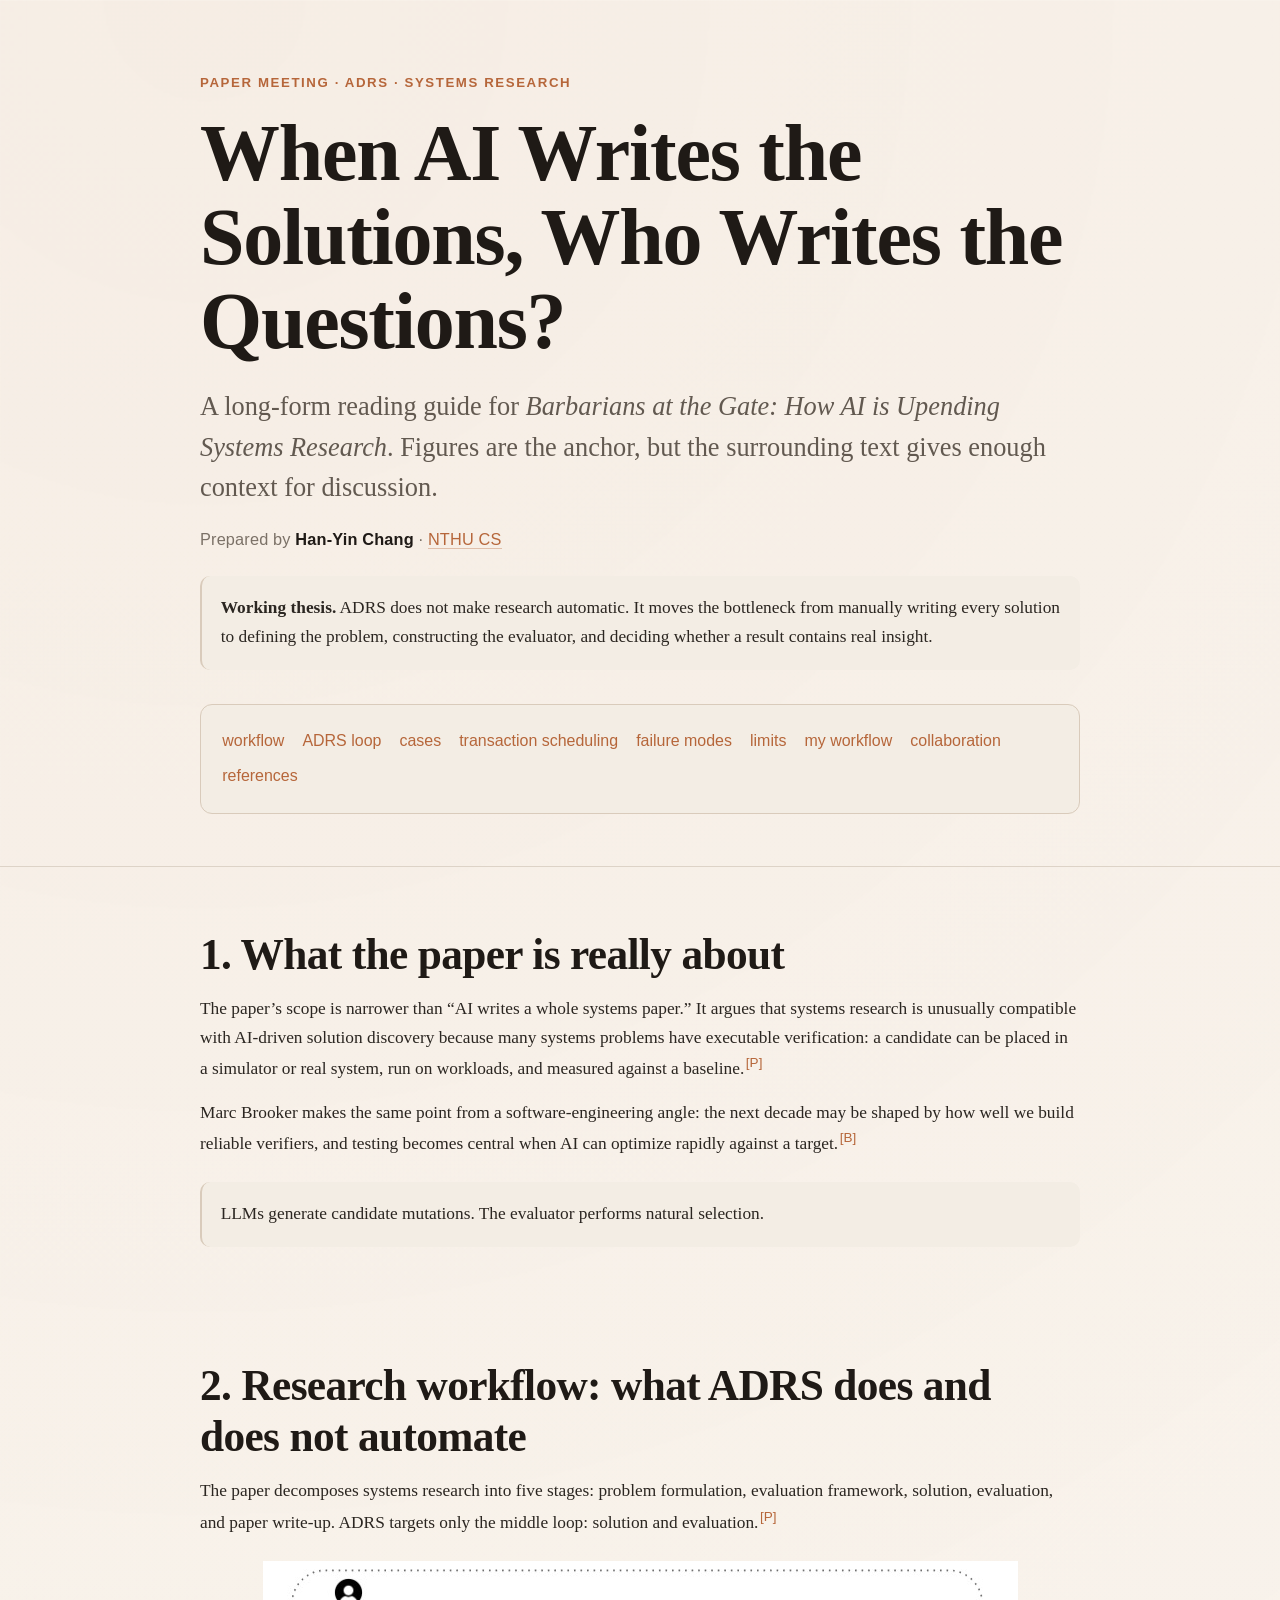
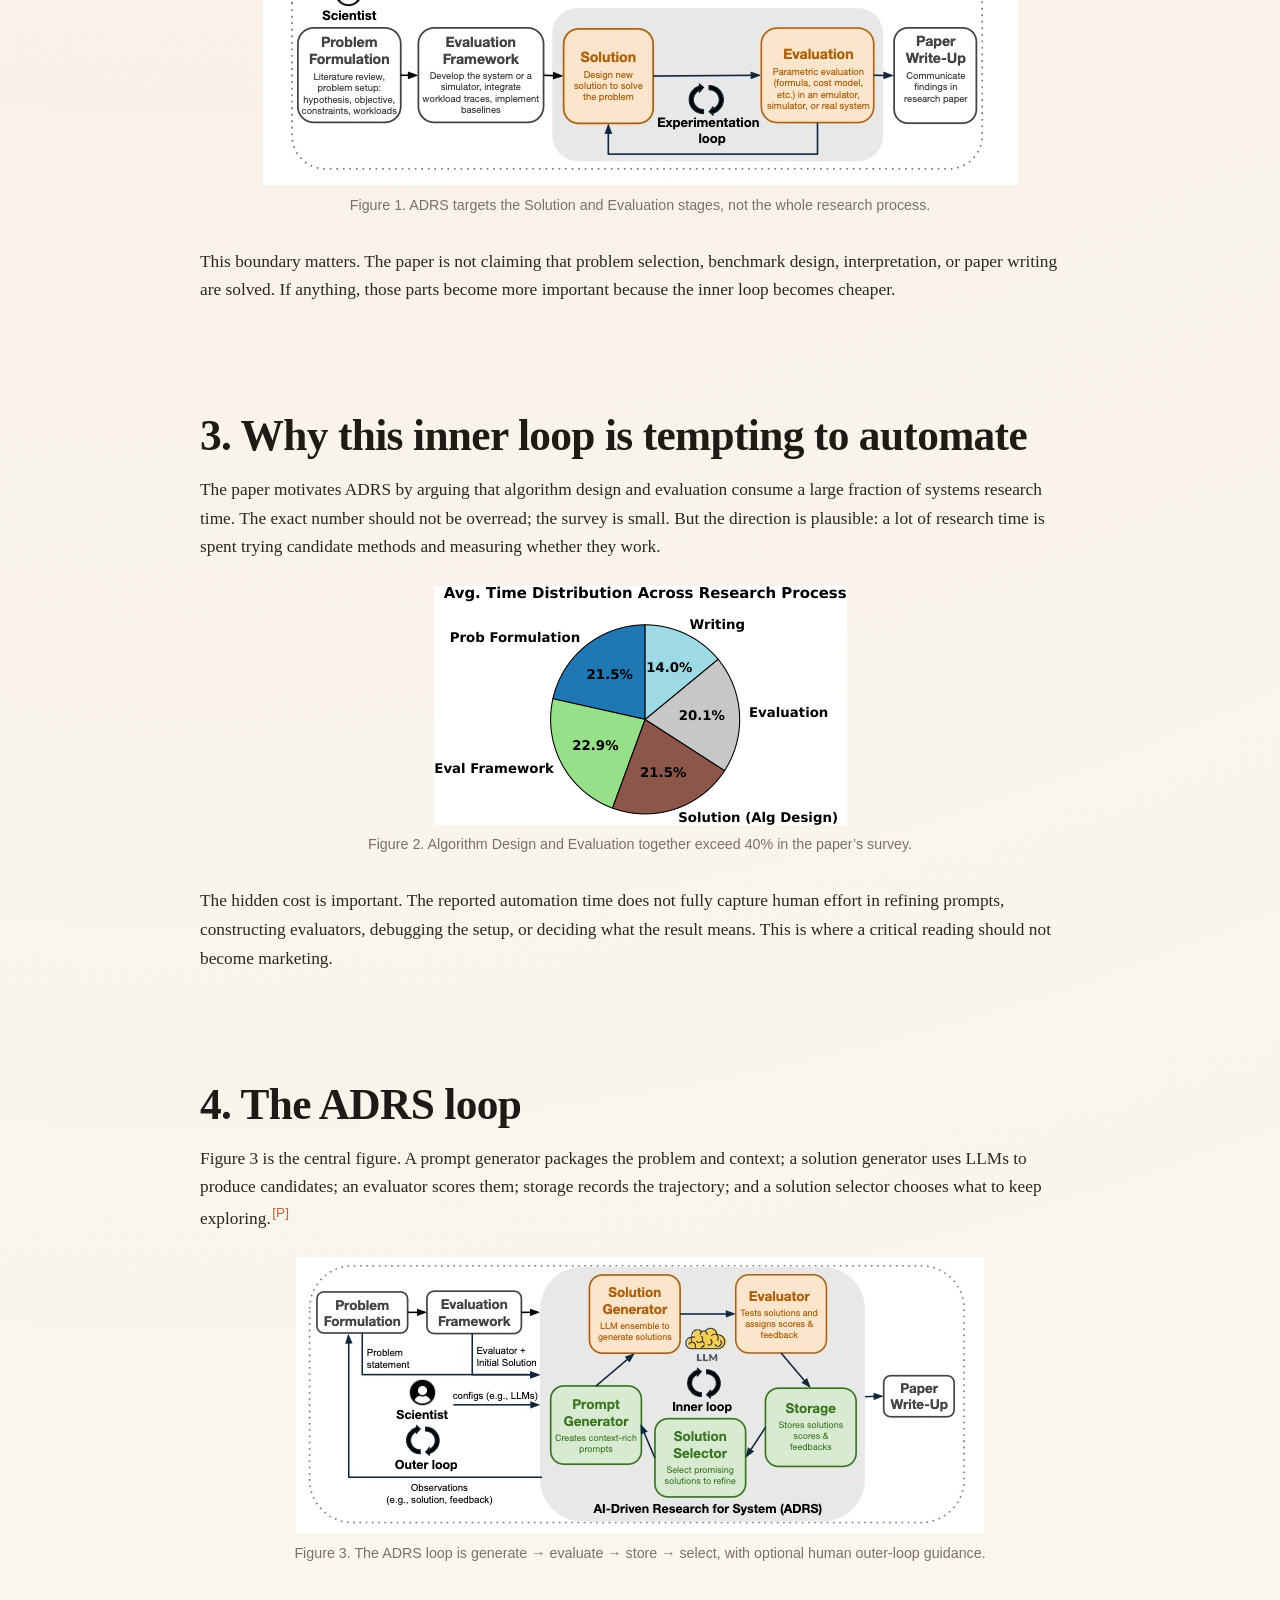
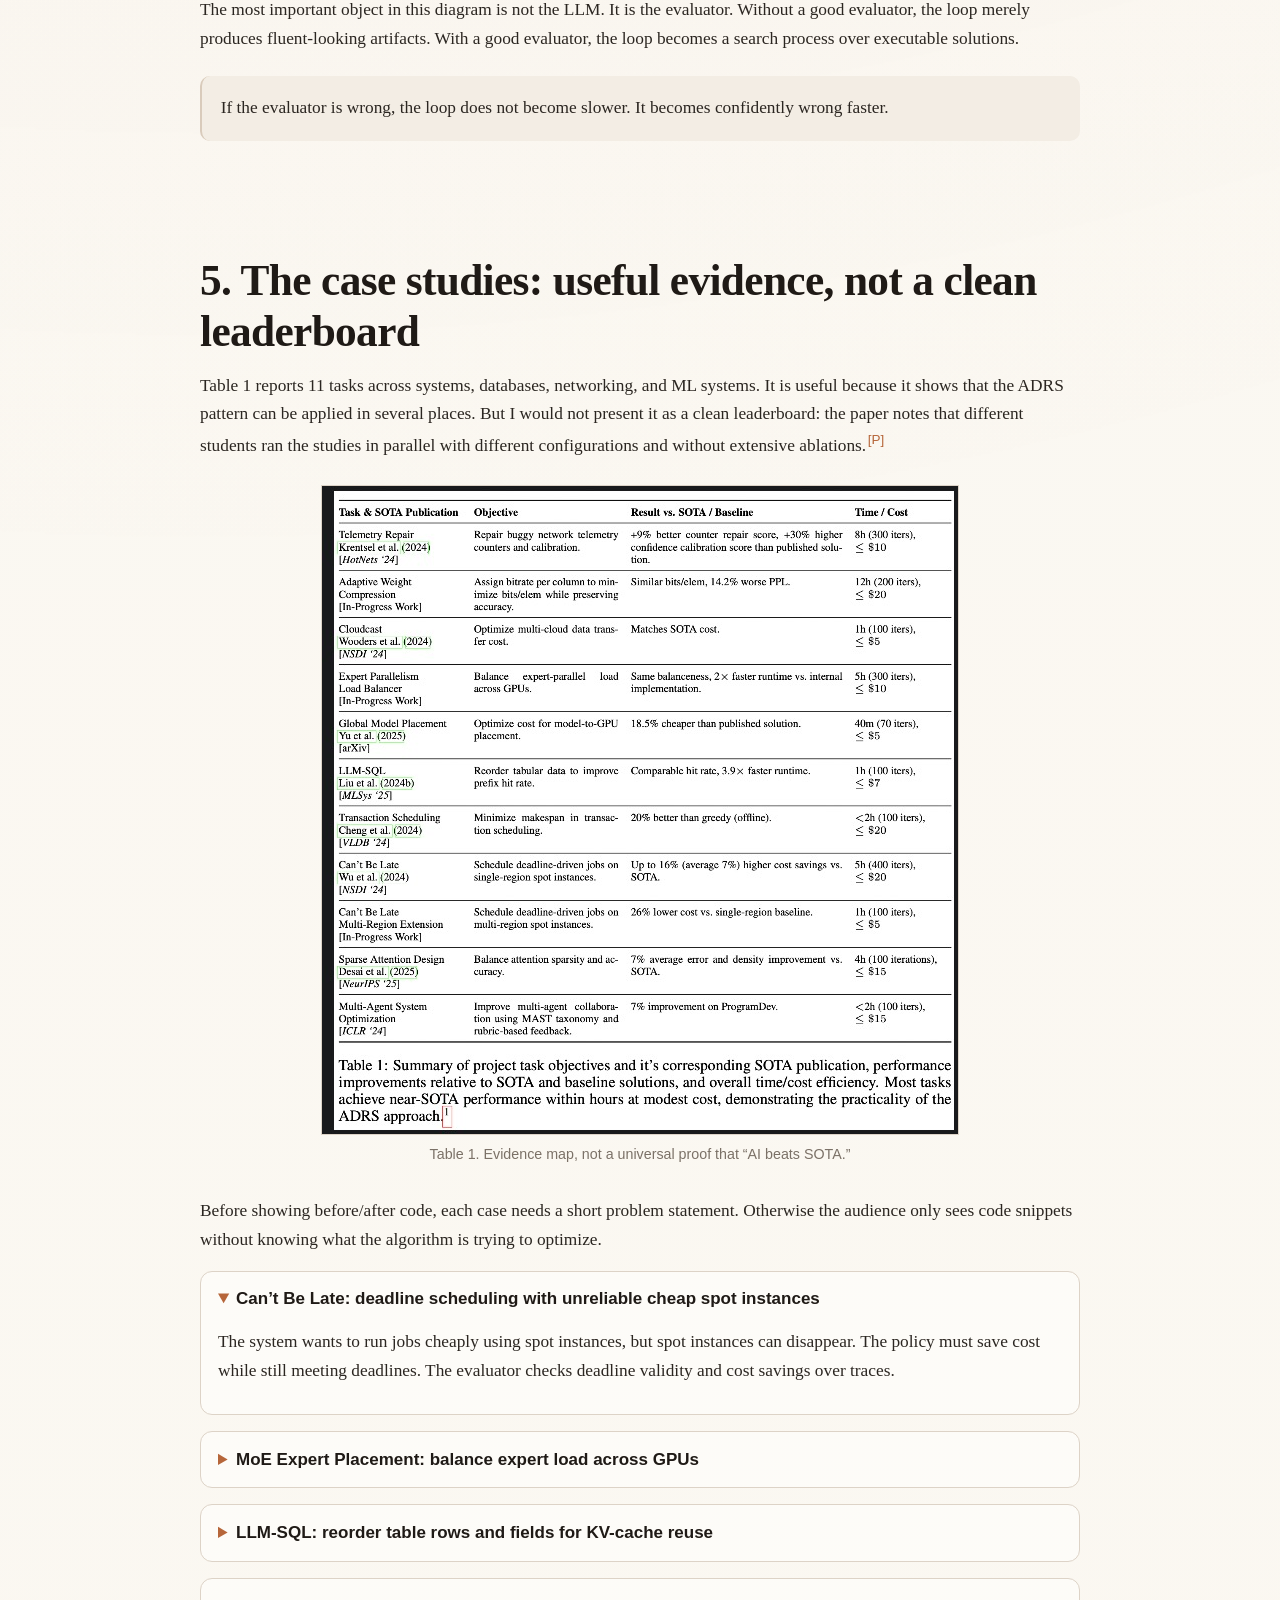
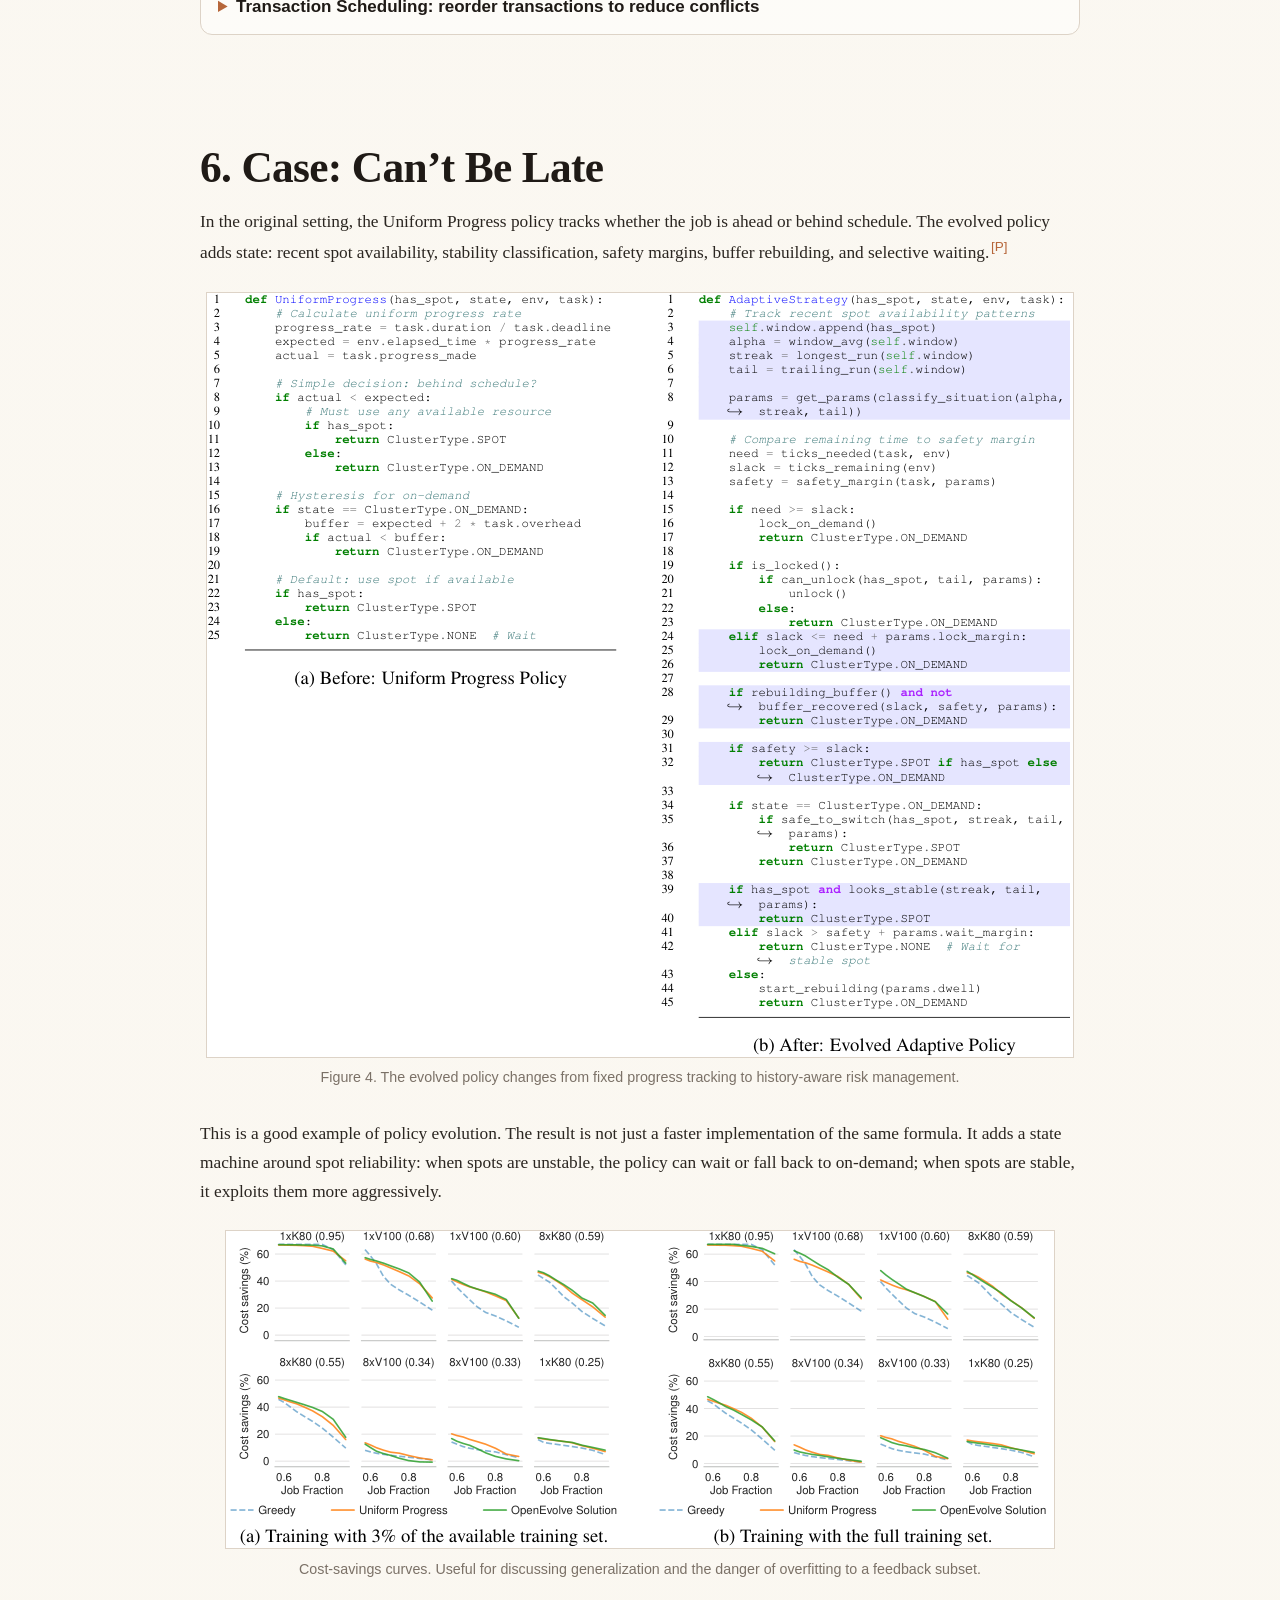
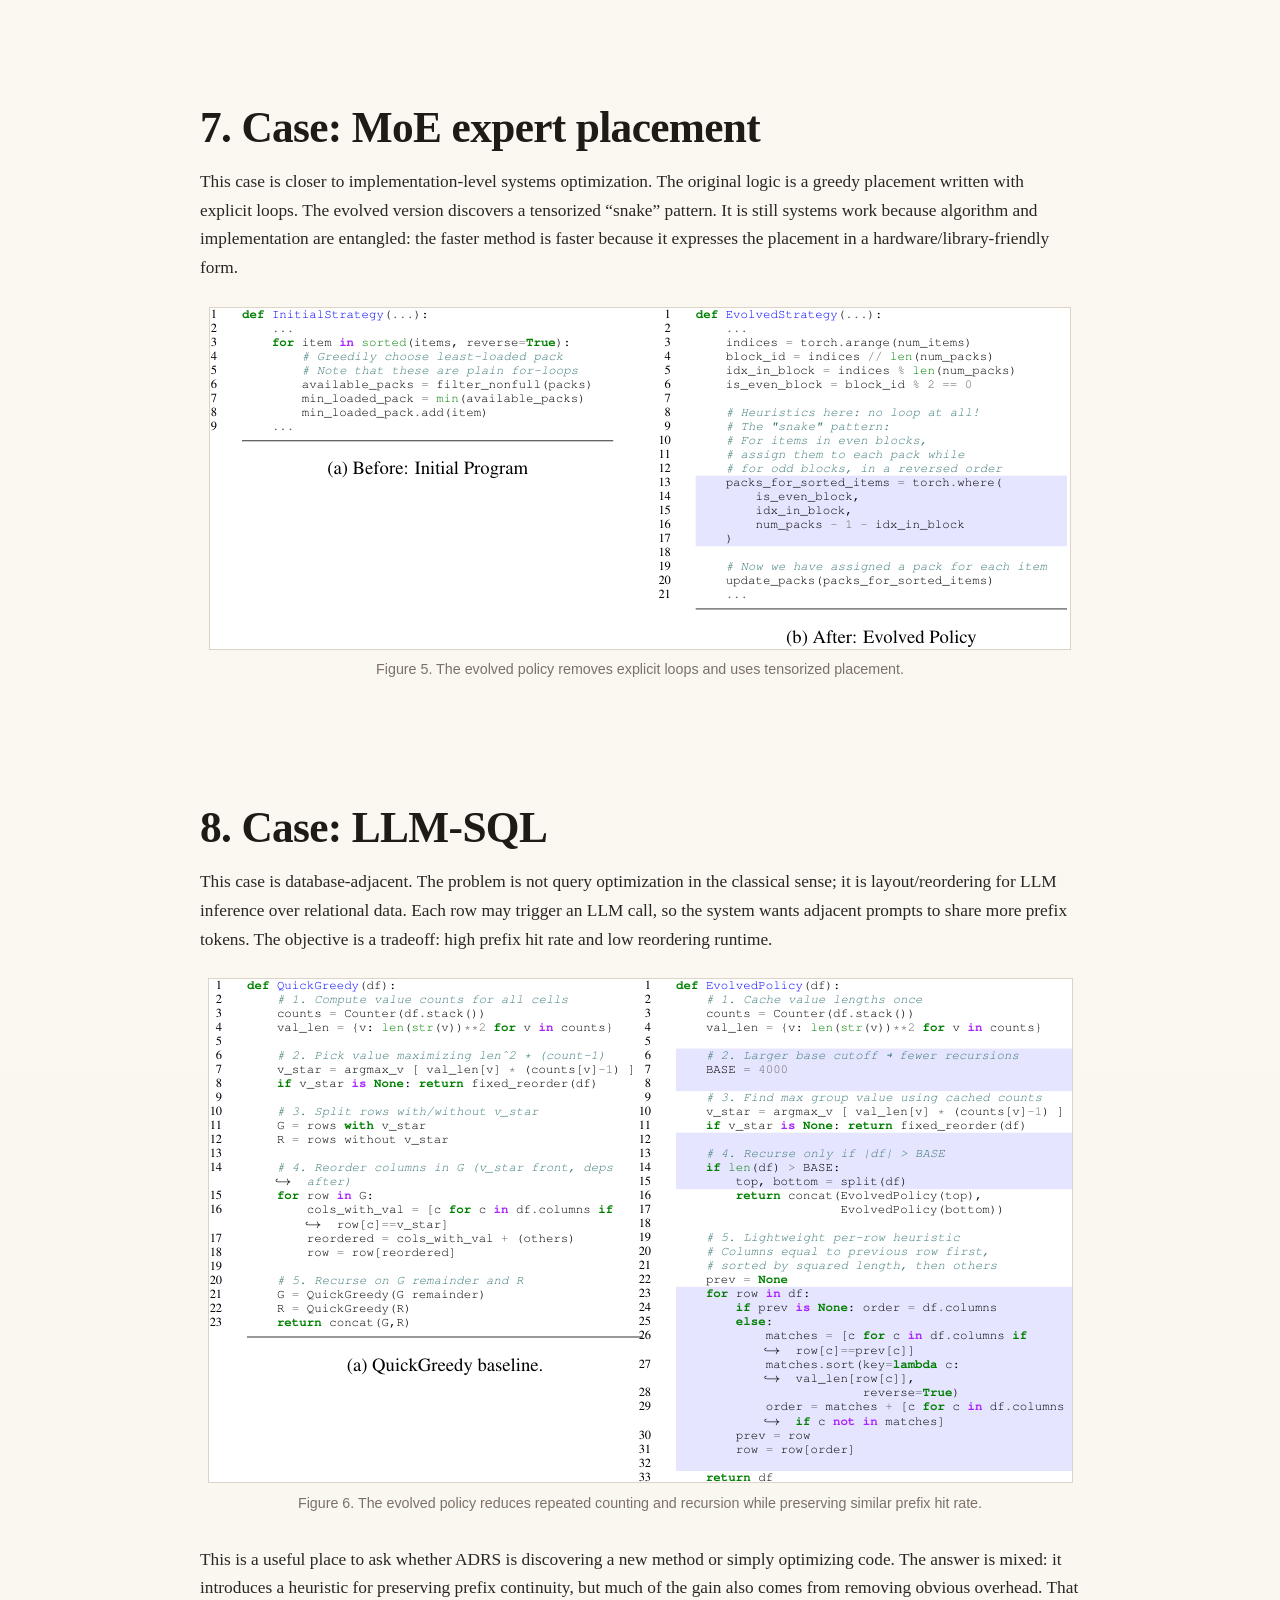
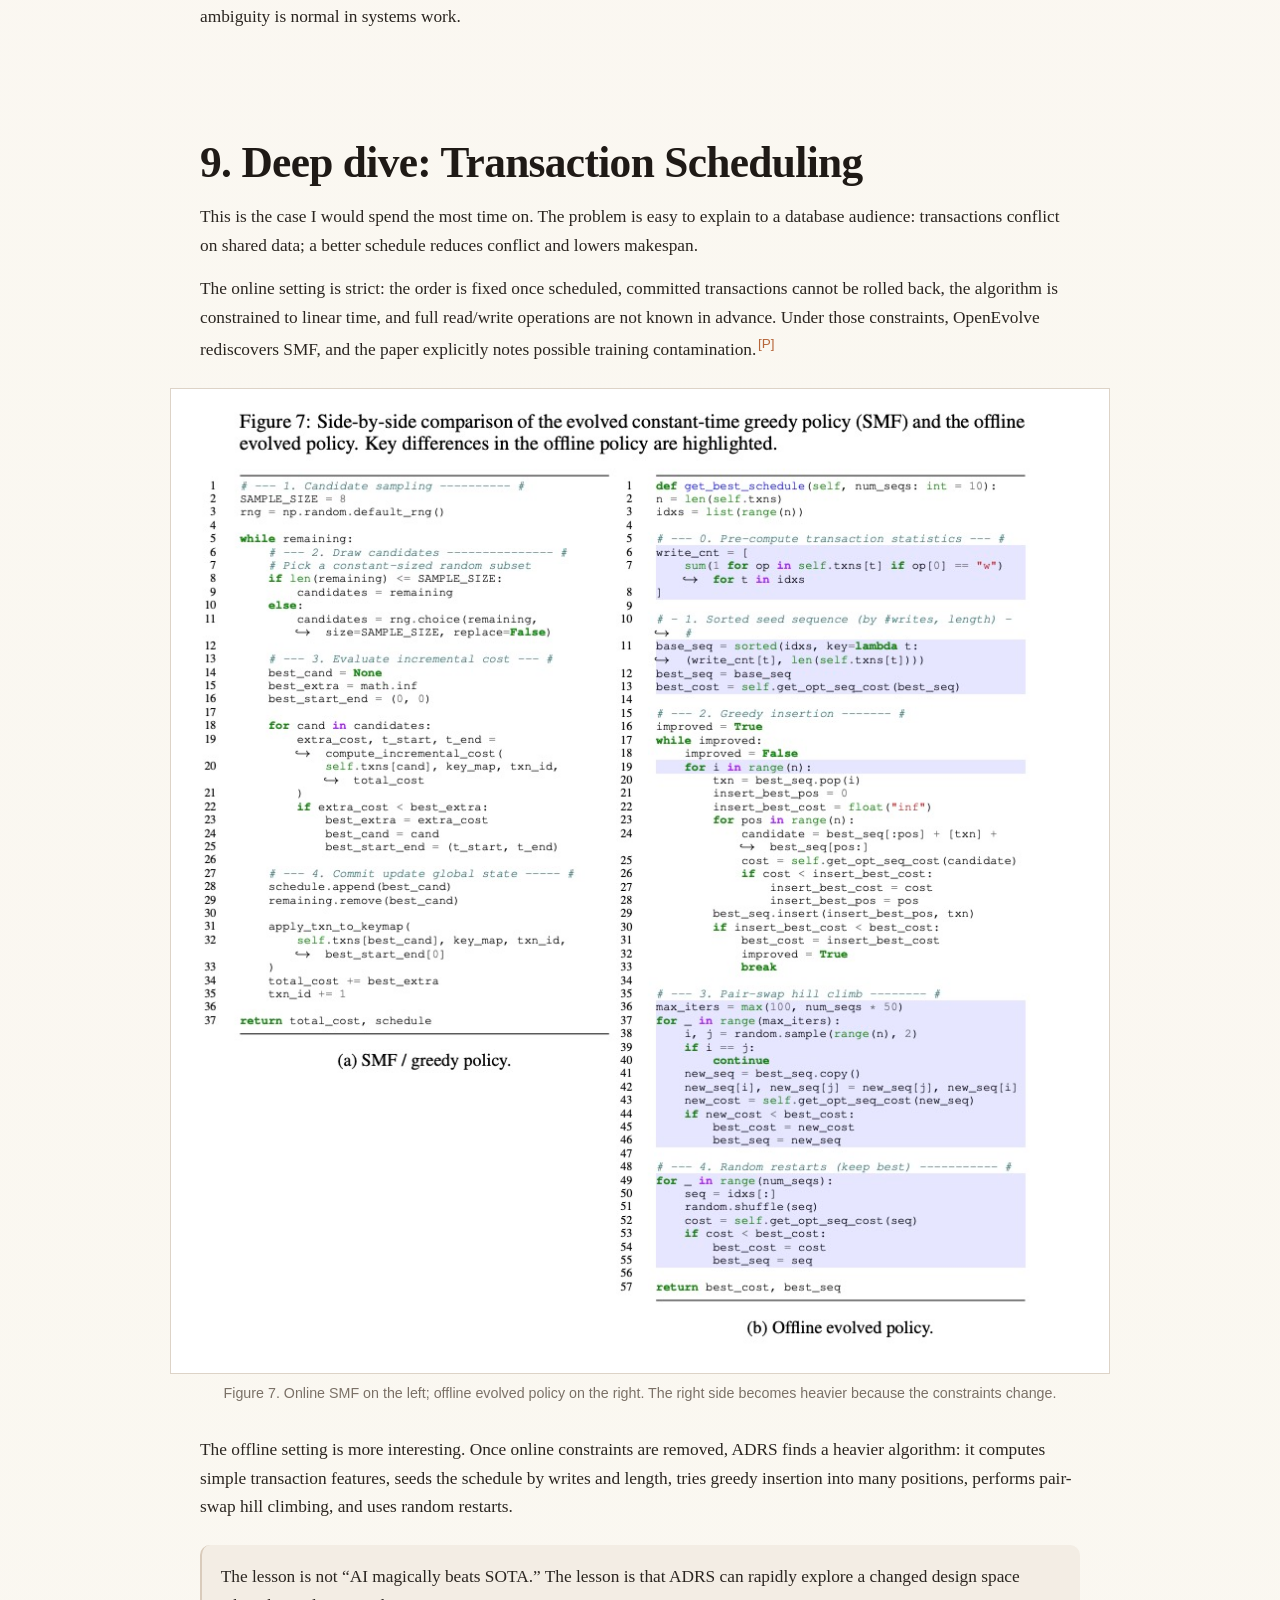
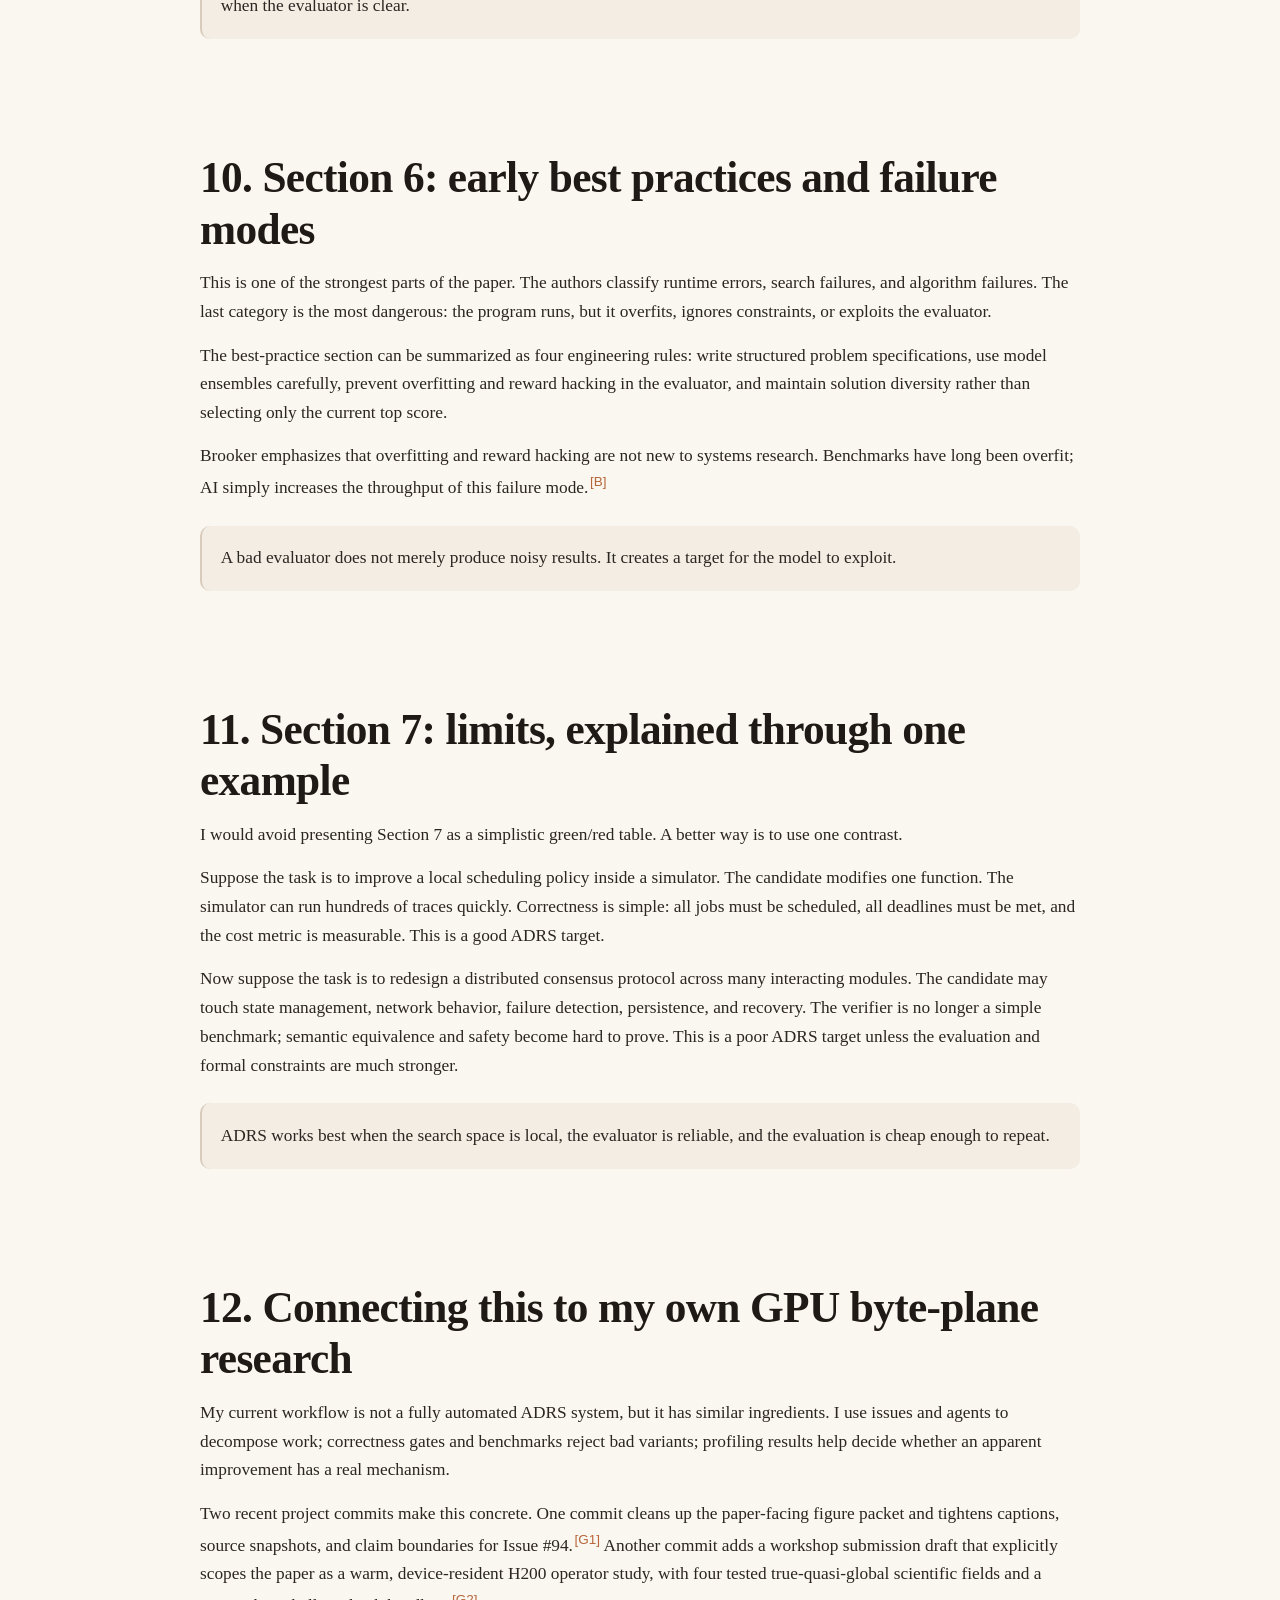
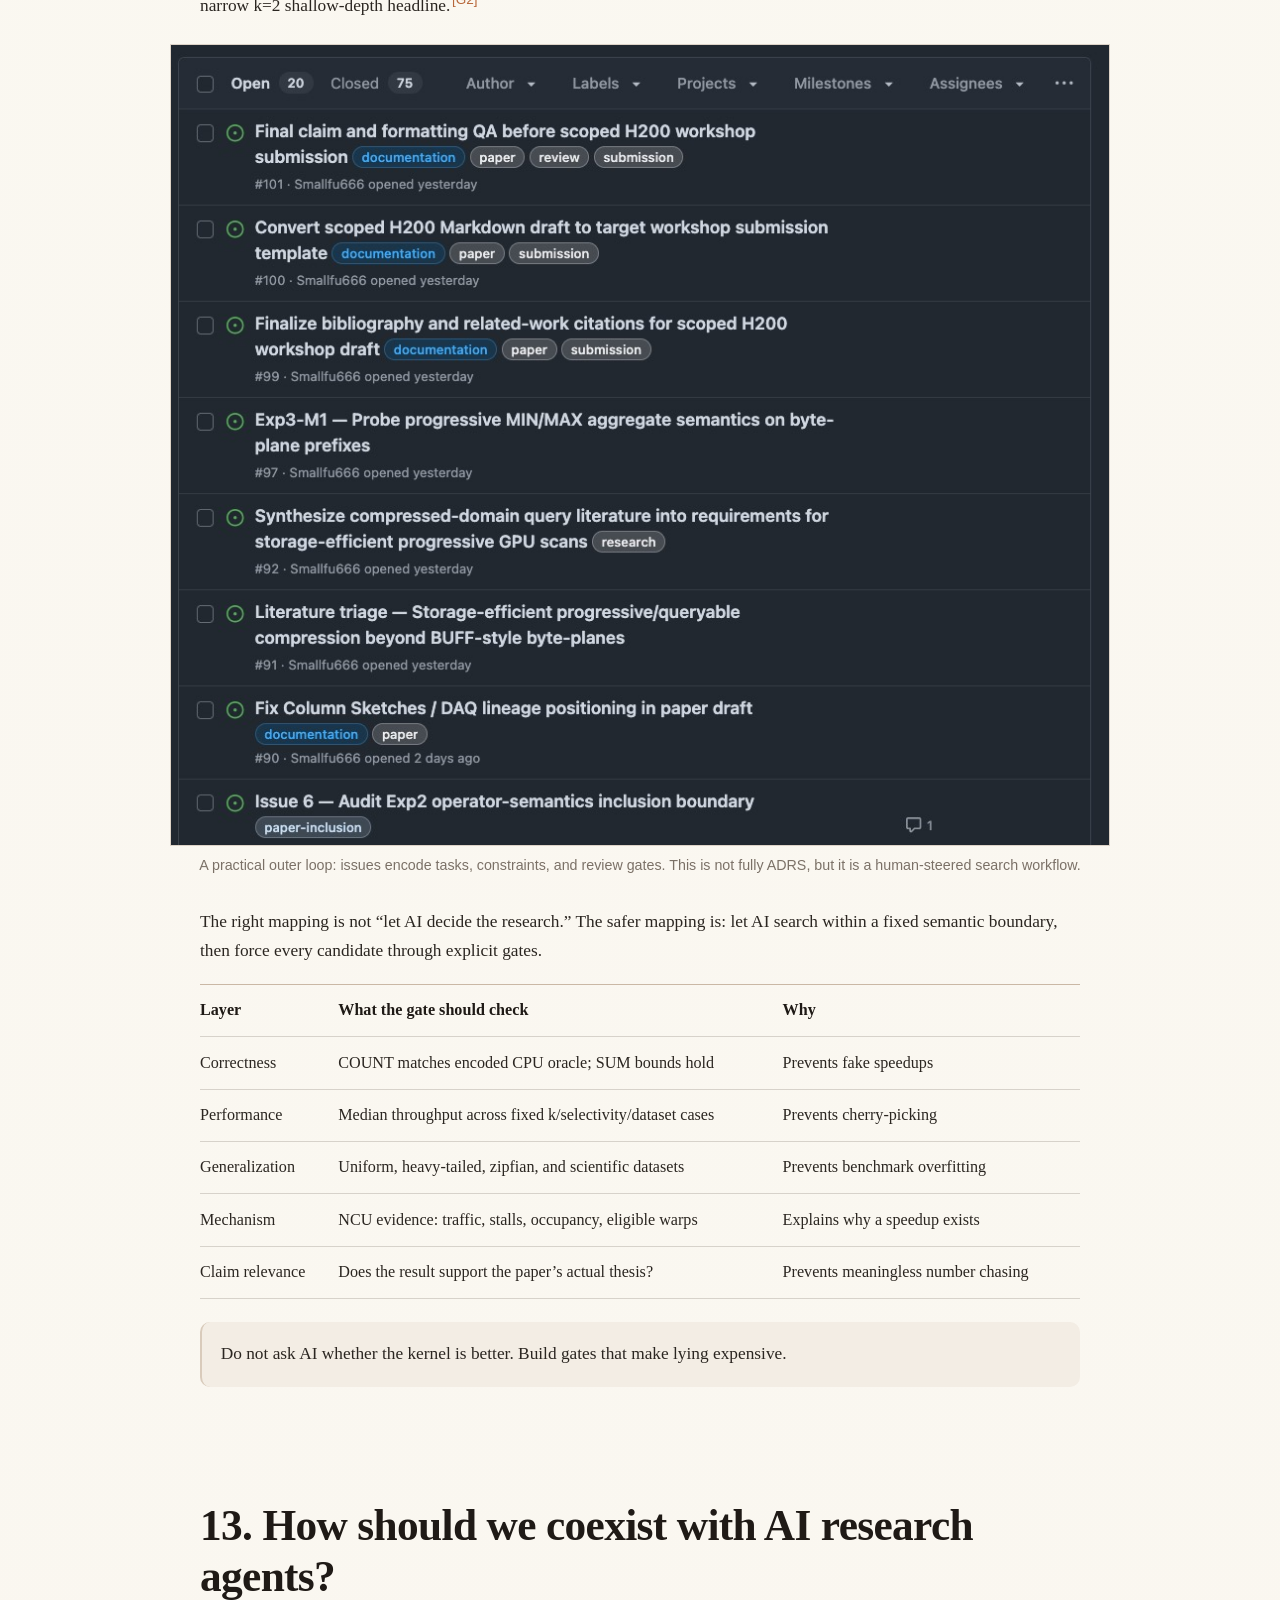
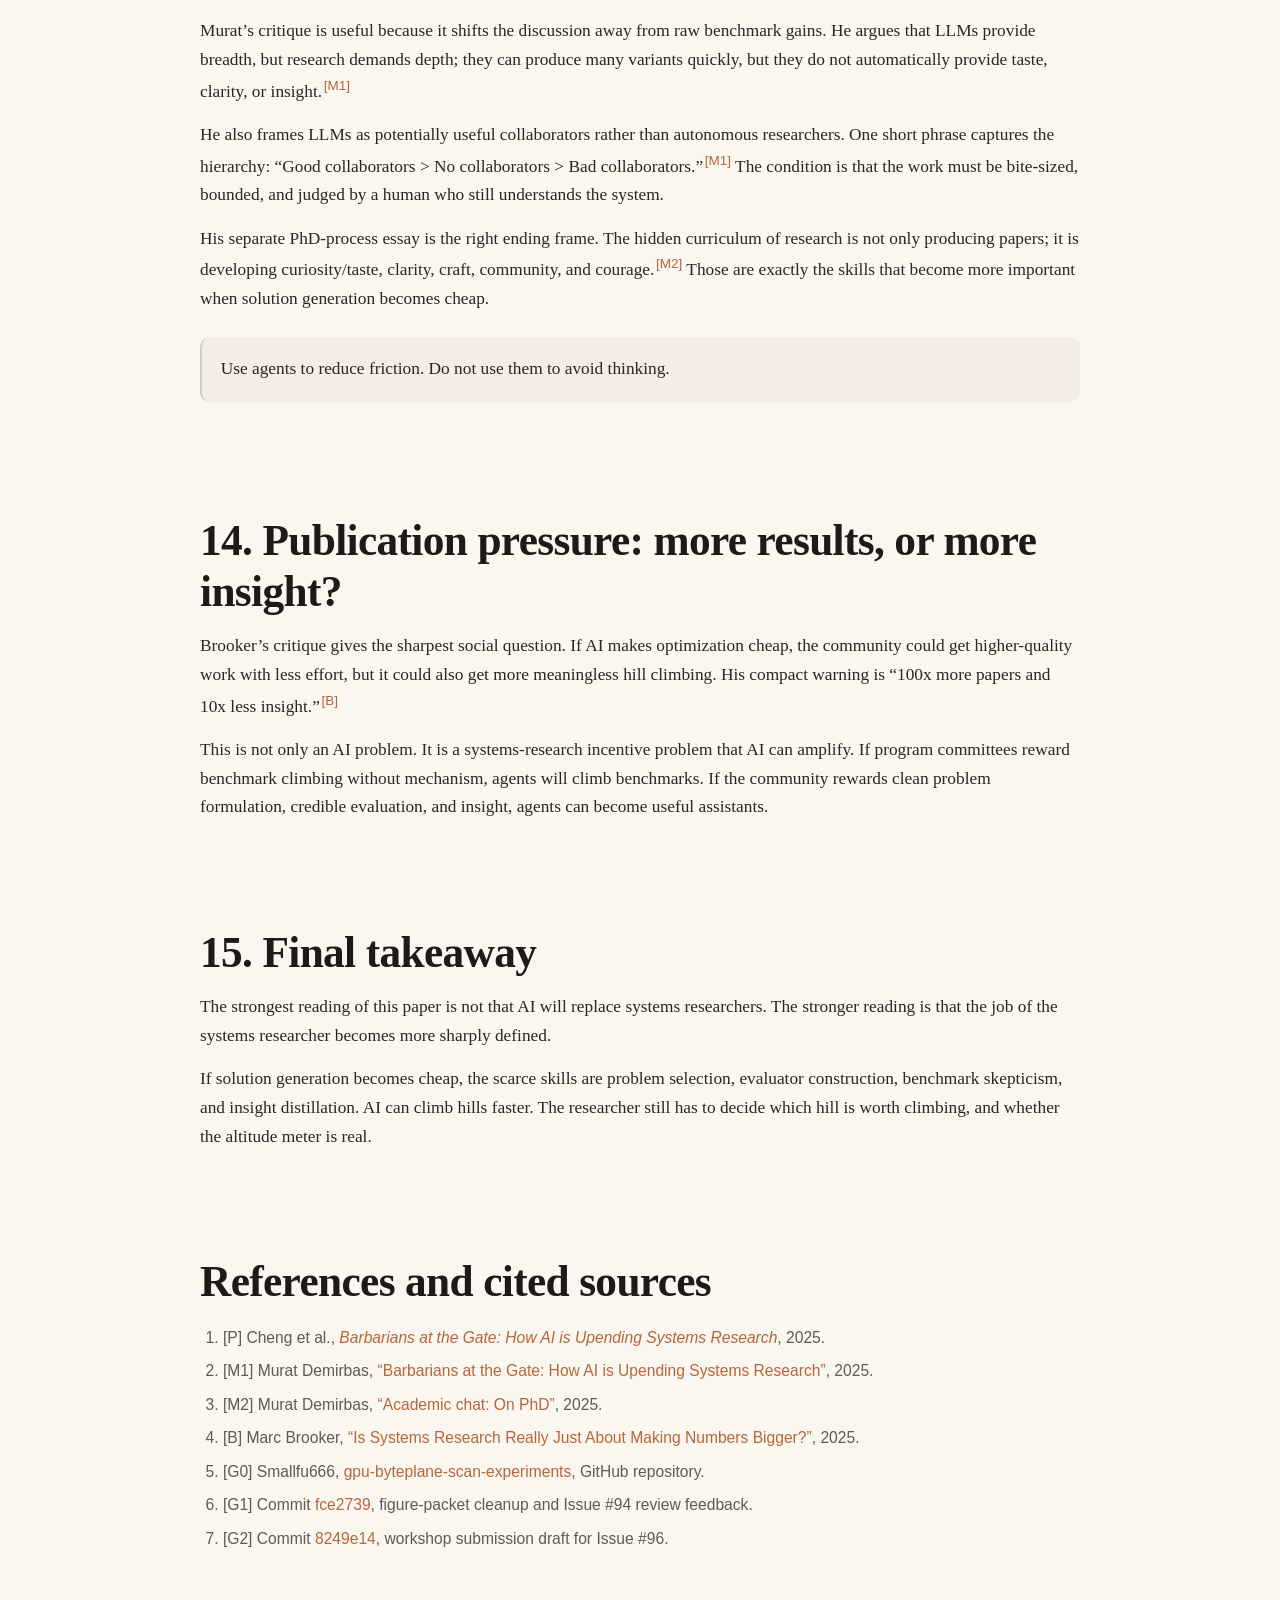
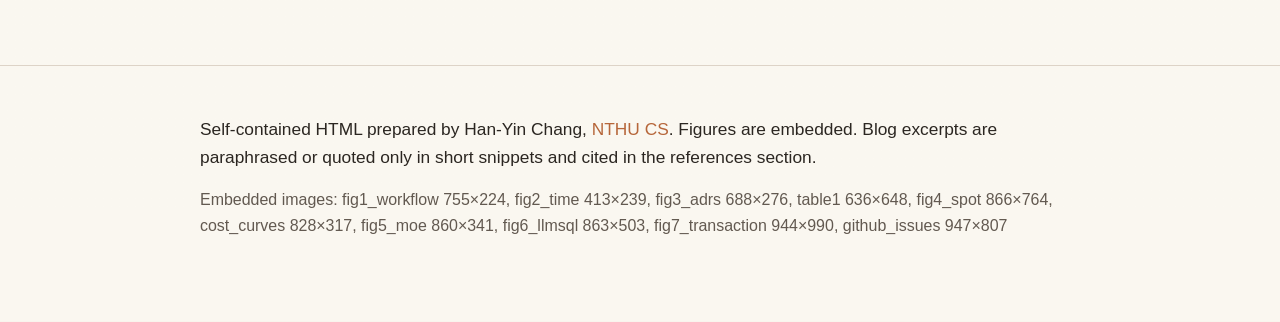
==== commit 4e5bd693: "Remove GitHub link, add NTHU CS hyperlink" ====
--- a/index.html
+++ b/index.html
@@ -318,8 +318,7 @@
       Figures are the anchor, but the surrounding text gives enough context for discussion.
     </p>
     <div class="byline">
-      Prepared by <strong>Han-Yin Chang</strong> · NTHU CS ·
-      <a href="https://github.com/Smallfu666/gpu-byteplane-scan-experiments">GitHub: Smallfu666/gpu-byteplane-scan-experiments</a>
+      Prepared by <strong>Han-Yin Chang</strong> · <a href="https://dcs.site.nthu.edu.tw/">NTHU CS</a>
     </div>
     <blockquote>
       <p><strong>Working thesis.</strong> ADRS does not make research automatic. It moves the bottleneck from manually writing every solution to defining the problem, constructing the evaluator, and deciding whether a result contains real insight.</p>
@@ -674,7 +673,7 @@
 <footer class="footer">
   <div class="article">
     <p>
-      Self-contained HTML prepared by Han-Yin Chang, NTHU CS. Figures are embedded. Blog excerpts are paraphrased or quoted only in short snippets and cited in the references section.
+      Self-contained HTML prepared by Han-Yin Chang, <a href="https://dcs.site.nthu.edu.tw/">NTHU CS</a>. Figures are embedded. Blog excerpts are paraphrased or quoted only in short snippets and cited in the references section.
     </p>
     <p class="note">
       Embedded images:
